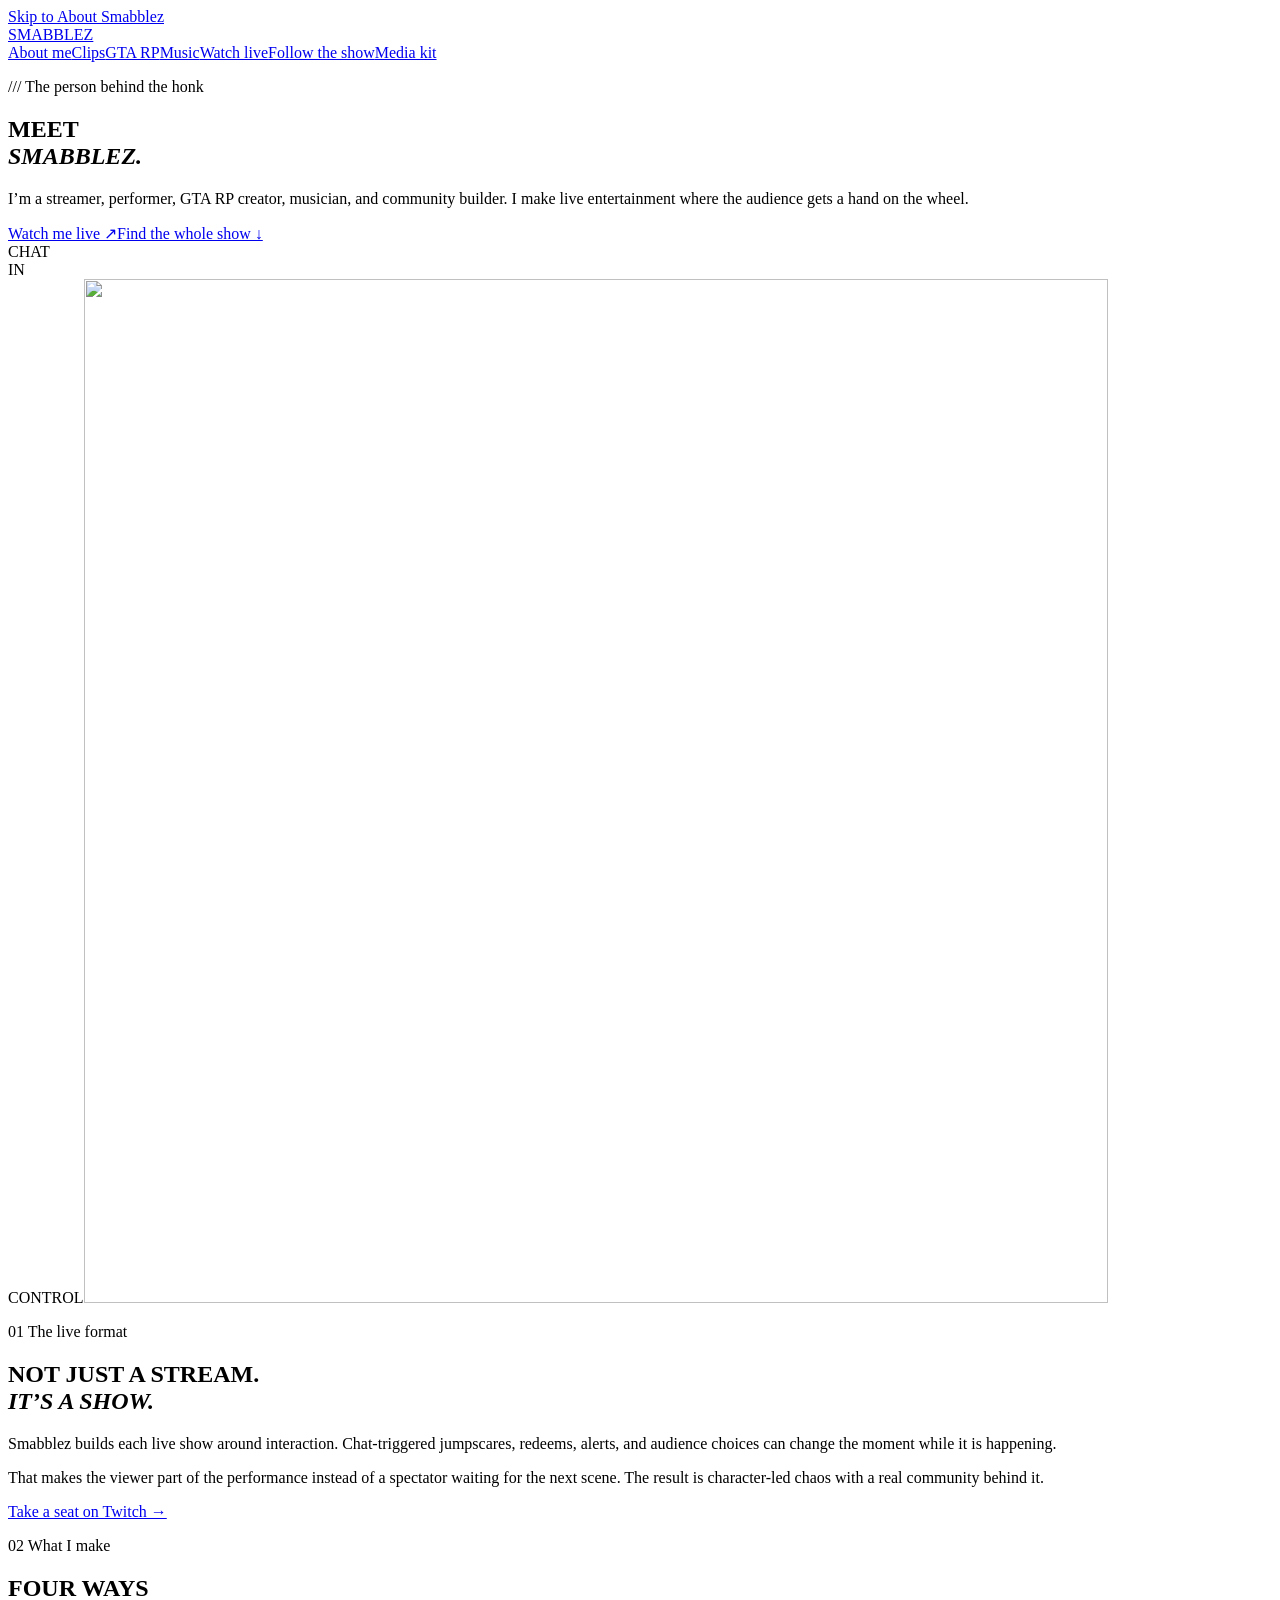
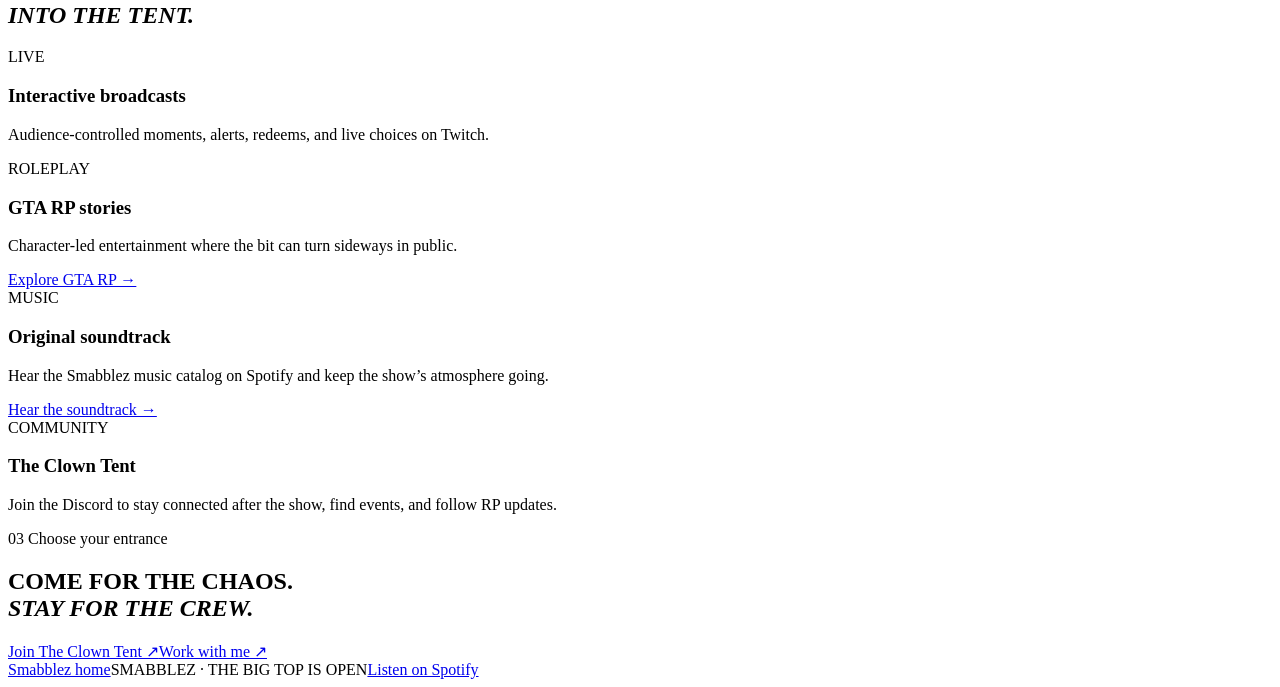
==== about.html @ bab13928 "Preserve website referral attribution" ====
<!doctype html>
<html lang="en">
<head>
  <meta charset="utf-8">
  <meta name="viewport" content="width=device-width, initial-scale=1">
  <meta name="referrer" content="strict-origin-when-cross-origin">
  <meta name="theme-color" content="#0b080d">
  <meta name="description" content="Meet Smabblez: an interactive Twitch streamer, GTA RP creator, performer, musician, and community builder behind The Clown Tent.">
  <meta name="robots" content="index, follow, max-image-preview:large">
  <meta name="author" content="Smabblez">
  <meta property="og:type" content="profile">
  <meta property="og:site_name" content="Smabblez">
  <meta property="og:title" content="About Smabblez | Interactive Twitch Streamer & GTA RP Creator">
  <meta property="og:description" content="The creator, live-show format, GTA RP energy, music, and community behind Smabblez.">
  <meta property="og:url" content="https://smabblez.github.io/about.html">
  <meta property="og:image" content="https://smabblez.github.io/assets/site/smabblez-social-card.png">
  <meta property="og:image:type" content="image/png">
  <meta property="og:image:width" content="1200">
  <meta property="og:image:height" content="630">
  <meta property="og:image:alt" content="Smabblez clown character beside the Welcome to the Big Top headline">
  <meta name="twitter:card" content="summary_large_image">
  <meta name="twitter:title" content="About Smabblez | Interactive Twitch Streamer">
  <meta name="twitter:description" content="The creator, live-show format, GTA RP energy, music, and community behind Smabblez.">
  <meta name="twitter:image" content="https://smabblez.github.io/assets/site/smabblez-social-card.png">
  <meta name="twitter:image:alt" content="Smabblez clown character beside the Welcome to the Big Top headline">
  <title>About Smabblez | Interactive Twitch Streamer & GTA RP Creator</title>
  <link rel="canonical" href="https://smabblez.github.io/about.html">
  <link rel="icon" href="assets/favicon.svg" type="image/svg+xml">
  <link rel="preload" as="font" href="assets/fonts/bungee-latin.woff2" type="font/woff2" crossorigin>
  <link rel="stylesheet" href="styles.css?v=20260723a">
  <script type="application/ld+json">
    {
      "@context": "https://schema.org",
      "@type": "AboutPage",
      "@id": "https://smabblez.github.io/about.html#about",
      "url": "https://smabblez.github.io/about.html",
      "name": "About Smabblez",
      "description": "Meet Smabblez, an interactive Twitch streamer, GTA RP creator, performer, musician, and community builder.",
      "dateModified": "2026-07-26T00:00:00-05:00",
      "isPartOf": { "@id": "https://smabblez.github.io/#website" },
      "mainEntity": {
        "@type": "Person",
        "@id": "https://smabblez.github.io/#smabblez",
        "name": "Smabblez",
        "url": "https://smabblez.github.io/",
        "image": [
          "https://smabblez.github.io/assets/emotes/hype.png",
          "https://smabblez.github.io/assets/site/smabblez-profile-4x3.png",
          "https://smabblez.github.io/assets/site/smabblez-profile-16x9.png"
        ],
        "sameAs": [
          "https://www.twitch.tv/smabblez",
          "https://www.tiktok.com/@Smabblez",
          "https://www.youtube.com/@Smabblez",
          "https://open.spotify.com/artist/1JiqQUYL0EA1h3jVQIRQtg"
        ]
      }
    }
  </script>
  <script type="application/ld+json">
    {
      "@context": "https://schema.org",
      "@type": "BreadcrumbList",
      "itemListElement": [
        { "@type": "ListItem", "position": 1, "name": "Smabblez", "item": "https://smabblez.github.io/" },
        { "@type": "ListItem", "position": 2, "name": "About Smabblez", "item": "https://smabblez.github.io/about.html" }
      ]
    }
  </script>
</head>
<body class="about-page">
  <a class="skip-link" href="#about-main">Skip to About Smabblez</a>
  <header class="about-header">
    <a class="brand" href="index.html#top" aria-label="Back to Smabblez home"><span class="brand-nose" aria-hidden="true"></span><span>SMABBLEZ</span></a>
    <nav aria-label="About navigation"><a href="about.html" aria-current="page">About me</a><a href="clips.html">Clips</a><a href="gta-rp.html">GTA RP</a><a href="music.html">Music</a><a href="index.html#live">Watch live</a><a href="index.html#follow">Follow the show</a><a href="media-kit.html" data-track="media-kit">Media kit</a></nav>
  </header>
  <main id="about-main" class="about-main">
    <section class="about-hero" aria-labelledby="about-page-title">
      <div>
        <p class="kicker"><span>///</span> The person behind the honk</p>
        <h1 id="about-page-title">MEET<br><em>SMABBLEZ.</em></h1>
        <p class="about-lede">I’m a streamer, performer, GTA RP creator, musician, and community builder. I make live entertainment where the audience gets a hand on the wheel.</p>
        <div class="about-page-actions"><a class="button button-primary" href="https://www.twitch.tv/smabblez" data-social="twitch" target="_blank" rel="noopener">Watch me live ↗</a><a class="button button-ghost" href="index.html#follow">Find the whole show ↓</a></div>
      </div>
      <div class="about-page-art" aria-hidden="true"><span>CHAT<br>IN<br>CONTROL</span><img src="assets/emotes/hype.webp" width="1024" height="1024" fetchpriority="high" decoding="async" alt=""></div>
    </section>
    <section class="about-story" aria-labelledby="show-title">
      <div><p class="kicker"><span>01</span> The live format</p><h2 id="show-title">NOT JUST A STREAM.<br><em>IT’S A SHOW.</em></h2></div>
      <div><p>Smabblez builds each live show around interaction. Chat-triggered jumpscares, redeems, alerts, and audience choices can change the moment while it is happening.</p><p>That makes the viewer part of the performance instead of a spectator waiting for the next scene. The result is character-led chaos with a real community behind it.</p><a class="text-link" href="https://www.twitch.tv/smabblez" data-social="twitch" target="_blank" rel="noopener">Take a seat on Twitch →</a></div>
    </section>
    <section class="about-pillars" aria-labelledby="pillars-title">
      <div class="about-section-heading"><p class="kicker"><span>02</span> What I make</p><h2 id="pillars-title">FOUR WAYS<br><em>INTO THE TENT.</em></h2></div>
      <div class="about-pillar-grid"><article><span>LIVE</span><h3>Interactive broadcasts</h3><p>Audience-controlled moments, alerts, redeems, and live choices on Twitch.</p></article><article><span>ROLEPLAY</span><h3>GTA RP stories</h3><p>Character-led entertainment where the bit can turn sideways in public.</p><a class="text-link" href="gta-rp.html">Explore GTA RP →</a></article><article><span>MUSIC</span><h3>Original soundtrack</h3><p>Hear the Smabblez music catalog on Spotify and keep the show’s atmosphere going.</p><a class="text-link" href="music.html">Hear the soundtrack →</a></article><article><span>COMMUNITY</span><h3>The Clown Tent</h3><p>Join the Discord to stay connected after the show, find events, and follow RP updates.</p></article></div>
    </section>
    <section class="about-next" aria-labelledby="next-title"><p class="kicker"><span>03</span> Choose your entrance</p><h2 id="next-title">COME FOR THE CHAOS.<br><em>STAY FOR THE CREW.</em></h2><div class="about-page-actions"><a class="button button-primary" href="https://discord.gg/5edKN6cw2K" data-social="discord" target="_blank" rel="noopener">Join The Clown Tent ↗</a><a class="button button-ghost" href="media-kit.html" data-track="media-kit">Work with me ↗</a></div></section>
  </main>
  <footer class="about-footer"><a href="index.html">Smabblez home</a><span>SMABBLEZ · THE BIG TOP IS OPEN</span><a href="https://open.spotify.com/artist/1JiqQUYL0EA1h3jVQIRQtg" data-social="spotify" target="_blank" rel="noopener">Listen on Spotify</a></footer>
  <script src="site.config.js?v=20260713z"></script>
  <script src="analytics.js?v=20260723b"></script>
</body>
</html>
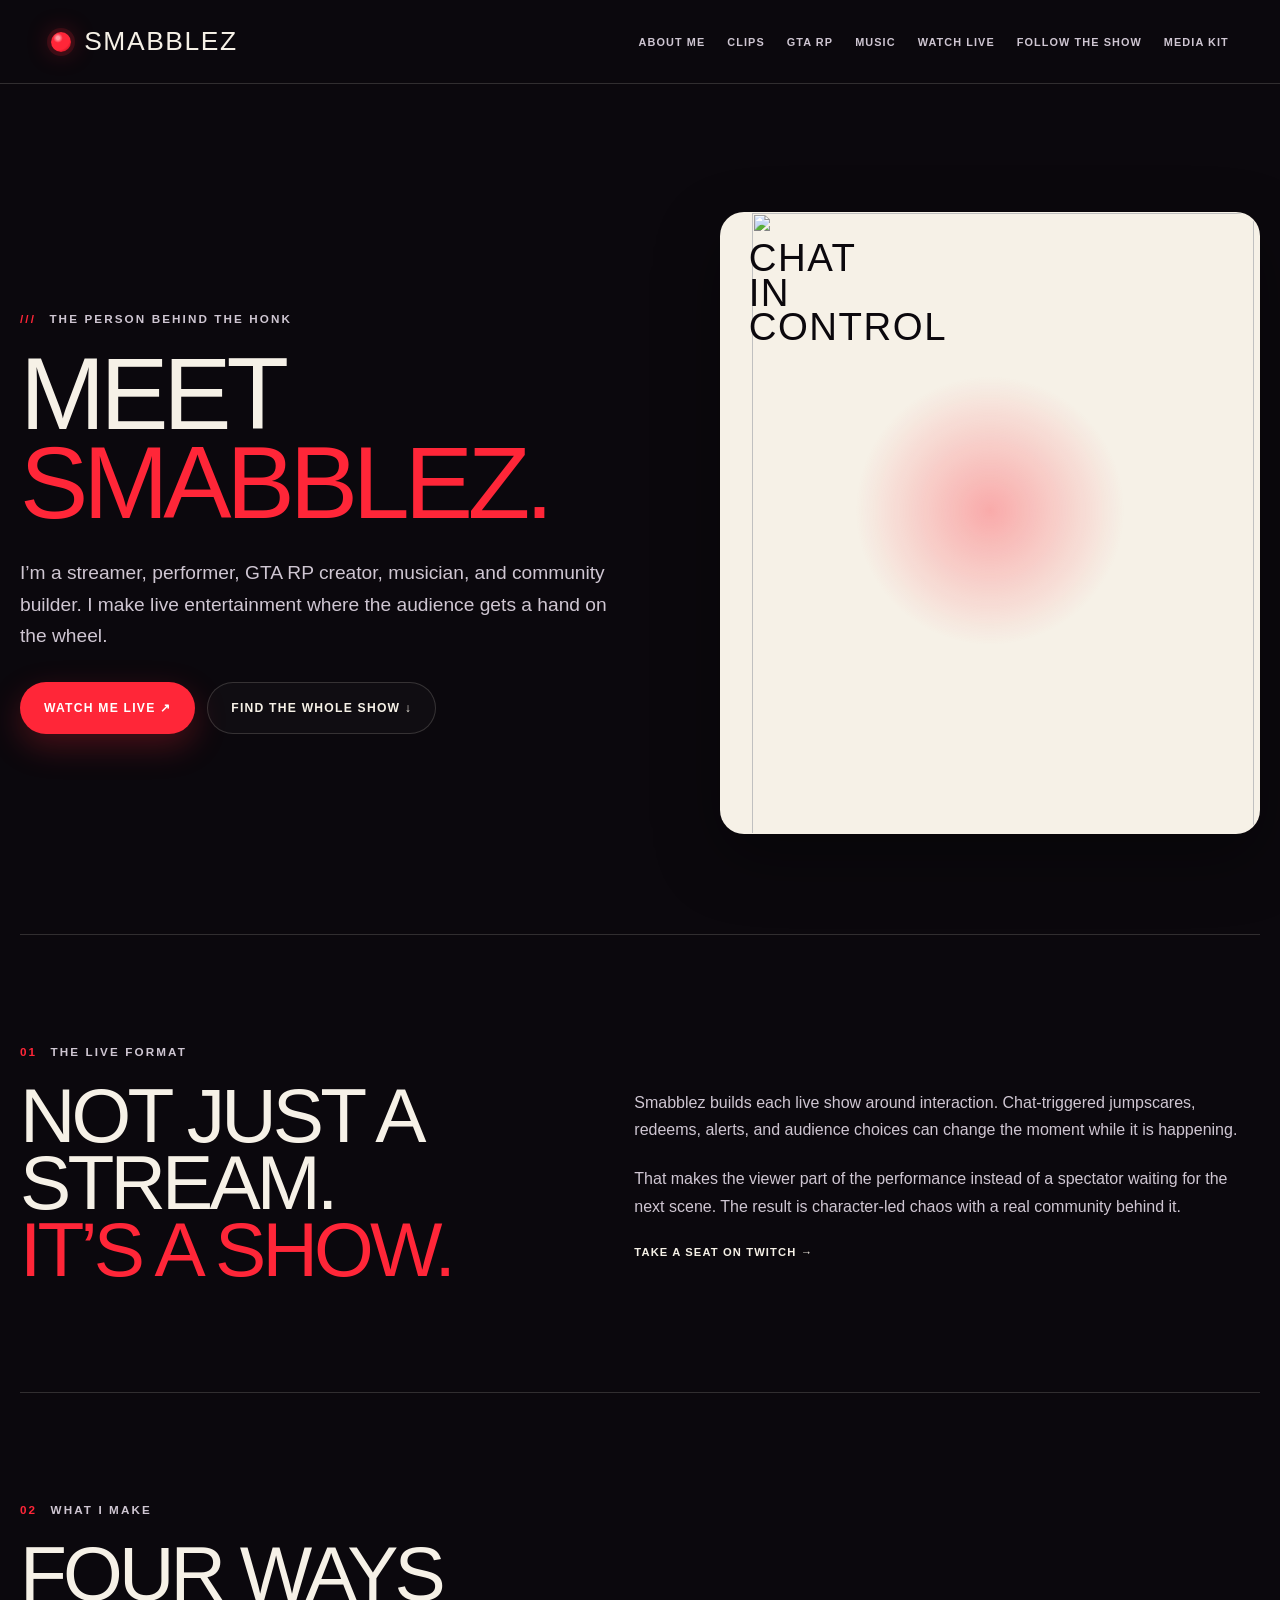
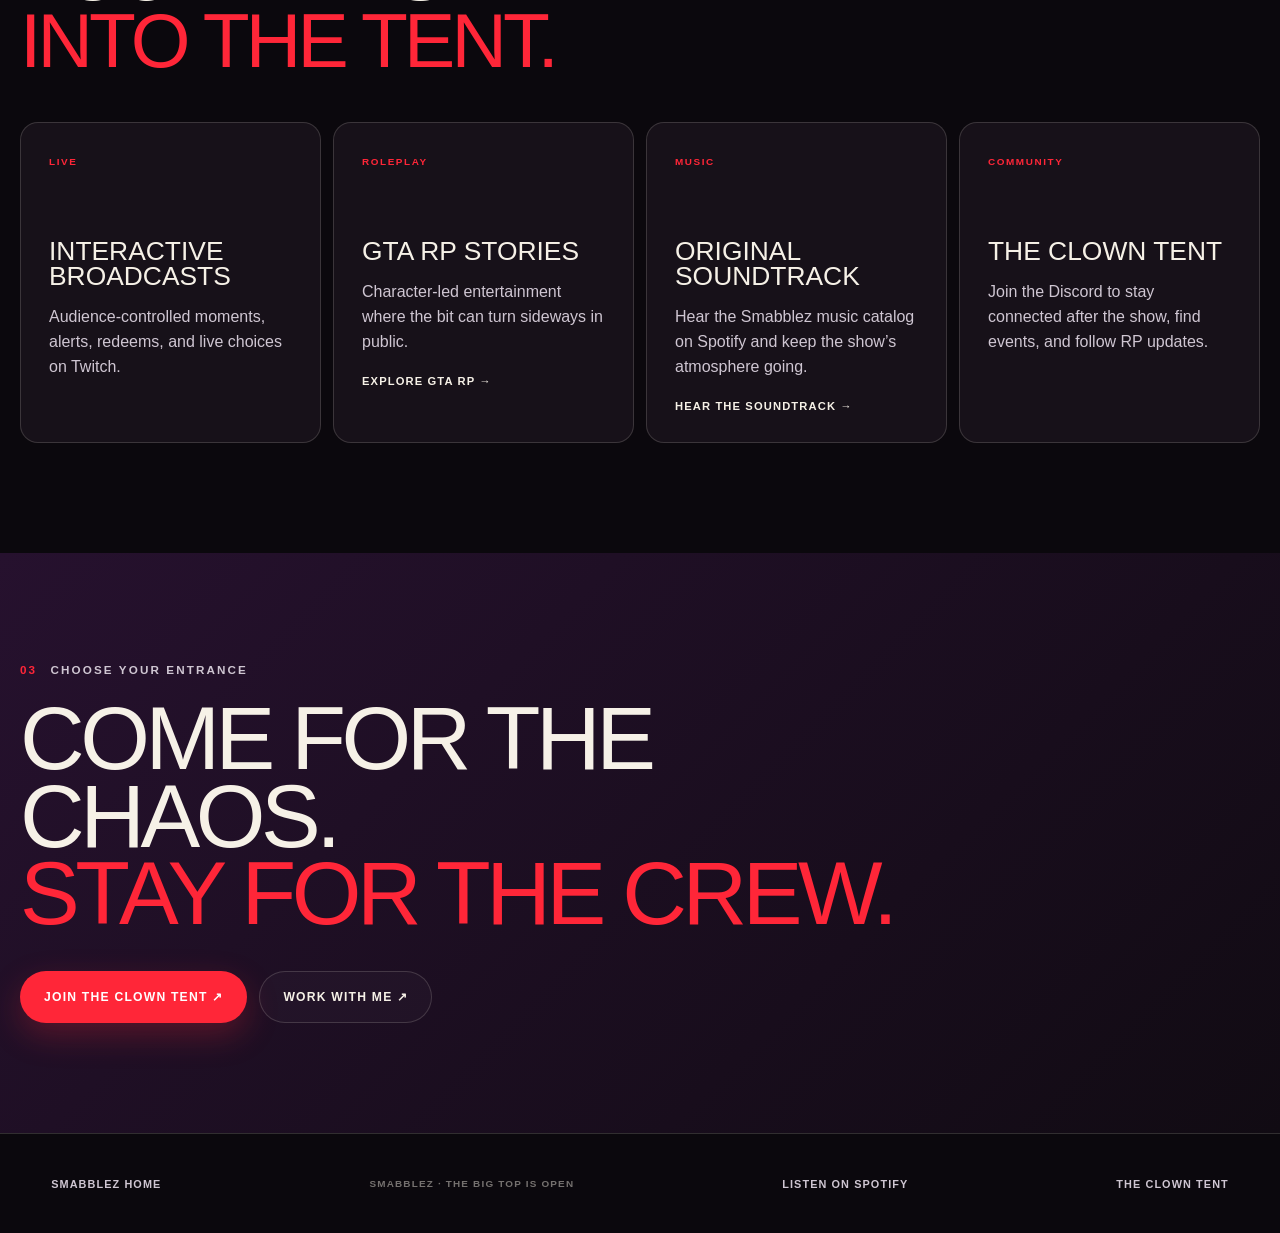
==== commit 2601a99a: "Expand Twitch onboarding and Clown Tent community site" ====
--- a/about.html
+++ b/about.html
@@ -1,6 +1,13 @@
 <!doctype html>
 <html lang="en">
 <head>
+  <script async src="https://www.googletagmanager.com/gtag/js?id=G-YW45Q8JTK6"></script>
+  <script>
+    window.dataLayer = window.dataLayer || [];
+    function gtag(){dataLayer.push(arguments);}
+    gtag('js', new Date());
+    gtag('config', 'G-YW45Q8JTK6');
+  </script>
   <meta charset="utf-8">
   <meta name="viewport" content="width=device-width, initial-scale=1">
   <meta name="referrer" content="strict-origin-when-cross-origin">
@@ -27,7 +34,7 @@
   <link rel="canonical" href="https://smabblez.github.io/about.html">
   <link rel="icon" href="assets/favicon.svg" type="image/svg+xml">
   <link rel="preload" as="font" href="assets/fonts/bungee-latin.woff2" type="font/woff2" crossorigin>
-  <link rel="stylesheet" href="styles.css?v=20260723a">
+  <link rel="stylesheet" href="styles.css?v=20260908b">
   <script type="application/ld+json">
     {
       "@context": "https://schema.org",
@@ -94,8 +101,9 @@
     </section>
     <section class="about-next" aria-labelledby="next-title"><p class="kicker"><span>03</span> Choose your entrance</p><h2 id="next-title">COME FOR THE CHAOS.<br><em>STAY FOR THE CREW.</em></h2><div class="about-page-actions"><a class="button button-primary" href="https://discord.gg/5edKN6cw2K" data-social="discord" target="_blank" rel="noopener">Join The Clown Tent ↗</a><a class="button button-ghost" href="media-kit.html" data-track="media-kit">Work with me ↗</a></div></section>
   </main>
-  <footer class="about-footer"><a href="index.html">Smabblez home</a><span>SMABBLEZ · THE BIG TOP IS OPEN</span><a href="https://open.spotify.com/artist/1JiqQUYL0EA1h3jVQIRQtg" data-social="spotify" target="_blank" rel="noopener">Listen on Spotify</a></footer>
-  <script src="site.config.js?v=20260713z"></script>
+  <footer class="about-footer"><a href="index.html">Smabblez home</a><span>SMABBLEZ · THE BIG TOP IS OPEN</span><a href="https://open.spotify.com/artist/1JiqQUYL0EA1h3jVQIRQtg" data-social="spotify" target="_blank" rel="noopener">Listen on Spotify</a>  <a href="community.html" data-track="community-footer">The Clown Tent</a>
+  </footer>
+  <script src="site.config.js?v=20260908b"></script>
   <script src="analytics.js?v=20260723b"></script>
 </body>
 </html>
--- a/styles.css
+++ b/styles.css
@@ -0,0 +1,946 @@
+@font-face {
+  font-family: "Bungee";
+  font-style: normal;
+  font-weight: 400;
+  font-display: swap;
+  src: url("assets/fonts/bungee-latin.woff2") format("woff2");
+}
+
+:root {
+  --ink: #0b080d;
+  --ink-soft: #151018;
+  --paper: #f6f1e7;
+  --muted: #cfc6d2;
+  --red: #ff2638;
+  --green: #70ef29;
+  --purple: #8f46e8;
+  --gold: #ffd42f;
+  --line: rgba(246, 241, 231, .16);
+  --surface: #100c12;
+  --surface-raised: #171119;
+  --radius-card: 24px;
+  --shadow-card: 0 24px 64px rgba(0,0,0,.34);
+  --section-space: clamp(82px,8vw,116px);
+  --headline: "Bungee", "Arial Black", sans-serif;
+  --display: Impact, Haettenschweiler, "Arial Narrow Bold", sans-serif;
+  --body: "Trebuchet MS", "Segoe UI", sans-serif;
+  --max: 1440px;
+}
+
+* { box-sizing: border-box; }
+html { overflow-x: hidden; scroll-behavior: smooth; scroll-padding-top: 84px; }
+body { width: 100%; max-width: 100%; margin: 0; overflow-x: hidden; color: var(--paper); background: var(--ink); font-family: var(--body); }
+@supports (overflow:clip) { html,body { overflow-x: clip; } }
+body.chaos-on .hero { background: linear-gradient(118deg,#0b080d 0 51%,#21102d 51% 100%); }
+body.chaos-on .ticker-track { animation-duration: 8s; animation-direction: reverse; }
+body.chaos-on .ticker { box-shadow: 0 8px 0 var(--red); }
+body.chaos-on .hero-character { animation: chaos-character .9s steps(2,end) 2; }
+body.chaos-on .spotlight { border-radius: 18%; background: repeating-conic-gradient(from 18deg,rgba(255,38,56,.36) 0 7deg,rgba(112,239,41,.22) 7deg 14deg,transparent 14deg 22deg); box-shadow: 0 0 0 34px rgba(255,212,47,.06),0 0 0 78px rgba(143,70,232,.05); }
+body.chaos-on .hero h1 em,body.chaos-on .section h2 em,body.chaos-on .finale h2 em { display: inline-block; text-shadow: 4px 0 var(--red),-4px 0 var(--gold); animation: type-snap .7s steps(2,end) 2; }
+body.chaos-on .social-card:nth-child(1) { --chaos-r: -1.2deg; }
+body.chaos-on .social-card:nth-child(2) { --chaos-r: 1.1deg; }
+body.chaos-on .social-card:nth-child(3) { --chaos-r: -.6deg; }
+body.chaos-on .content-card:nth-child(1) { --interactive-transform: rotate(.7deg) translateY(-5px); }
+body.chaos-on .content-card:nth-child(2) { --interactive-transform: rotate(-1deg) translateX(5px); }
+body.chaos-on .content-card:nth-child(3) { --interactive-transform: rotate(.9deg) translateX(-4px); }
+body.chaos-on .content-card:nth-child(4) { --interactive-transform: rotate(-.6deg) translateY(4px); }
+body.chaos-on .brand-nose,body.chaos-on .live-dot { animation: nose-pulse .5s ease-in-out infinite alternate; }
+button, a { -webkit-tap-highlight-color: transparent; }
+button { font: inherit; }
+a { color: inherit; text-decoration: none; }
+img { display: block; max-width: 100%; }
+em { color: var(--red); font-style: normal; }
+
+.sr-only { position: absolute; width: 1px; height: 1px; padding: 0; margin: -1px; overflow: hidden; clip: rect(0,0,0,0); white-space: nowrap; border: 0; }
+.skip-link { position: fixed; z-index: 200; top: 12px; left: 12px; padding: 12px 16px; color: var(--ink); background: var(--gold); transform: translateY(-150%); transition: transform .2s ease; }
+.skip-link:focus { transform: translateY(0); }
+:focus-visible { outline: 3px solid var(--paper); outline-offset: 4px; }
+
+.cursor-nose { position: fixed; z-index: 150; left: 0; top: 0; width: 16px; aspect-ratio: 1; border: 2px solid rgba(255,255,255,.7); border-radius: 50%; background: radial-gradient(circle at 35% 30%,#ffb0b8 0 10%,var(--red) 28% 65%,#87000d 100%); box-shadow: 0 0 18px rgba(255,38,56,.7); pointer-events: none; opacity: 0; transform: translate3d(calc(var(--cursor-x, -40px) - 50%),calc(var(--cursor-y, -40px) - 50%),0); transition: width .16s ease,opacity .2s ease,box-shadow .16s ease; }
+.cursor-nose.visible { opacity: 1; }.cursor-nose.hot { width: 28px; box-shadow: 0 0 0 8px rgba(255,38,56,.12),0 0 28px rgba(255,38,56,.8); }
+.scroll-progress { position: fixed; z-index: 130; top: 0; left: 0; width: 100%; height: 3px; pointer-events: none; background: rgba(255,255,255,.05); }
+.scroll-progress span { display: block; width: 100%; height: 100%; background: linear-gradient(90deg,var(--red),var(--gold),var(--green)); transform: scaleX(var(--scroll-progress,0)); transform-origin: left; box-shadow: 0 0 12px var(--red); }
+.chaos-flash { position: fixed; z-index: 145; inset: 0; padding: 24px; display: grid; place-content: center; pointer-events: none; text-align: center; background: rgba(11,8,13,.9); opacity: 0; visibility: hidden; }
+.chaos-flash span,.chaos-flash small { font-size: .72rem; font-weight: 900; letter-spacing: .35em; }.chaos-flash span { color: var(--green); }.chaos-flash small { color: var(--gold); }
+.chaos-flash strong { margin: 8px 0; color: var(--paper); font: clamp(5rem,16vw,15rem)/.78 var(--display); letter-spacing: -.04em; text-shadow: 6px 0 var(--red),-6px 0 var(--purple); }
+.chaos-flash.play { visibility: visible; animation: chaos-flash .64s steps(2,end) both; }
+
+.sound-prompt { position: fixed; z-index: 88; top: 94px; right: 18px; width: min(590px,calc(100% - 36px)); min-height: 84px; padding: 12px; display: grid; grid-template-columns: 52px minmax(0,1fr) 36px 36px 44px 108px 28px; grid-template-rows: auto 3px; align-items: center; gap: 8px; border: 1px solid rgba(30,215,96,.55); border-radius: 18px; background: rgba(7,23,13,.96); box-shadow: 0 20px 55px rgba(0,0,0,.48); transform: translateY(0); transition: width .22s ease,min-height .22s ease,padding .22s ease,transform .22s ease; }
+.sound-restore { display: none; }
+.sound-prompt.collapsed { width: 112px; min-height: 48px; padding: 6px; display: block; border-radius: 999px; }
+.sound-prompt.collapsed > :not(.sound-restore) { display: none; }
+.sound-prompt.collapsed .sound-restore { width: 100%; height: 36px; padding: 0 10px; display: flex; align-items: center; justify-content: center; gap: 7px; border: 0; border-radius: 999px; color: #07170d; background: #1ed760; cursor: pointer; }
+.sound-restore span { font-size: 1rem; }.sound-restore strong { font: .76rem var(--display); letter-spacing: .08em; text-transform: uppercase; }
+.sound-art { width: 52px; height: 52px; display: grid; place-items: center; border-radius: 10px; color: #07170d; background-color: #1ed760; background-image: linear-gradient(145deg,#1ed760,#a7ff7a); background-position: center; background-size: cover; background-repeat: no-repeat; box-shadow: inset 0 0 0 1px rgba(255,255,255,.28); }
+.sound-art span { font-size: 1.65rem; font-weight: 900; transform: rotate(-8deg); }
+.sound-art.has-cover span { opacity: 0; }
+.sound-meta { min-width: 0; display: grid; gap: 3px; }
+.sound-kicker { overflow: hidden; color: #1ed760; font-size: .56rem; font-weight: 900; letter-spacing: .13em; text-overflow: ellipsis; white-space: nowrap; }
+.sound-prompt strong { overflow: hidden; font: 1.08rem var(--display); letter-spacing: .04em; text-overflow: ellipsis; text-transform: uppercase; white-space: nowrap; }
+.sound-status { overflow: hidden; color: rgba(255,255,255,.66); font-size: .58rem; font-weight: 800; letter-spacing: .08em; text-overflow: ellipsis; text-transform: uppercase; white-space: nowrap; }
+.sound-toggle { width: 44px; height: 44px; display: grid; place-items: center; border: 0; border-radius: 50%; color: #07170d; background: #1ed760; cursor: pointer; font-size: 1rem; font-weight: 900; }
+.sound-toggle:hover:not(:disabled) { color: #07170d; background: #1ed760; }
+.sound-toggle:disabled,.sound-skip:disabled,.sound-previous:disabled,.sound-volume-control input:disabled { cursor: wait; opacity: .58; }
+.sound-skip,.sound-previous { width: 36px; height: 36px; display: grid; place-items: center; border: 1px solid rgba(255,255,255,.24); border-radius: 50%; color: white; background: rgba(255,255,255,.08); cursor: pointer; font-size: .82rem; font-weight: 900; letter-spacing: -.12em; }
+.sound-skip:hover:not(:disabled),.sound-previous:hover:not(:disabled) { color: #07170d; border-color: #1ed760; background: #1ed760; }
+.sound-volume-control { width: 108px; display: grid; grid-template-columns: 16px minmax(0,1fr) 32px; align-items: center; gap: 5px; color: white; }
+.sound-volume-control > span { font-size: .78rem; line-height: 1; }
+.sound-volume-control input { width: 100%; height: 20px; margin: 0; appearance: none; cursor: pointer; background: transparent; }
+.sound-volume-control input::-webkit-slider-runnable-track { height: 4px; border-radius: 999px; background: linear-gradient(90deg,#1ed760 0 var(--volume-level,72%),rgba(255,255,255,.2) var(--volume-level,72%) 100%); }
+.sound-volume-control input::-webkit-slider-thumb { width: 14px; height: 14px; margin-top: -5px; appearance: none; border: 2px solid #07170d; border-radius: 50%; background: #1ed760; box-shadow: 0 0 0 1px rgba(255,255,255,.45); }
+.sound-volume-control input::-moz-range-track { height: 4px; border-radius: 999px; background: rgba(255,255,255,.2); }
+.sound-volume-control input::-moz-range-progress { height: 4px; border-radius: 999px; background: #1ed760; }
+.sound-volume-control input::-moz-range-thumb { width: 12px; height: 12px; border: 2px solid #07170d; border-radius: 50%; background: #1ed760; }
+.sound-volume-control input:focus-visible { outline: 2px solid #1ed760; outline-offset: 3px; }
+.sound-volume-control output { color: rgba(255,255,255,.72); font-size: .52rem; font-weight: 900; letter-spacing: .04em; text-align: right; }
+.sound-dismiss { width: 28px; height: 28px; border: 0; border-radius: 50%; color: rgba(255,255,255,.72); background: rgba(255,255,255,.08); cursor: pointer; font-size: 1.12rem; line-height: 1; }
+.sound-dismiss:hover { color: #07170d; background: #1ed760; }
+.sound-progress { grid-column: 2 / -1; align-self: end; height: 3px; overflow: hidden; border-radius: 999px; background: rgba(255,255,255,.15); }
+.sound-progress span { display: block; width: 0; height: 100%; border-radius: inherit; background: #1ed760; transition: width .3s linear; }
+
+.site-header { position: fixed; z-index: 90; top: 0; left: 0; width: 100%; min-height: 80px; padding: 0 clamp(20px,4vw,64px); display: grid; grid-template-columns: 1fr auto 1fr; align-items: center; gap: 24px; border-bottom: 1px solid transparent; transition: background .25s ease, border-color .25s ease; }
+.site-header.scrolled { background: rgba(11,8,13,.97); border-color: var(--line); }
+.brand { justify-self: start; display: inline-flex; align-items: center; gap: 13px; font: 1.65rem var(--display); letter-spacing: .06em; }
+.brand-nose { width: 20px; height: 20px; border-radius: 50%; background: radial-gradient(circle at 35% 30%,#ff9ca5 0 8%,var(--red) 25% 62%,#9e0010 100%); box-shadow: 0 0 0 4px rgba(255,38,56,.15),0 0 24px rgba(255,38,56,.38); }
+.site-nav { display: flex; align-items: center; gap: 30px; }
+.nav-title,.site-nav a > span { display: none; }
+.site-nav a { position: relative; padding: 8px 0; color: rgba(246,241,231,.65); font-size: .74rem; font-weight: 800; letter-spacing: .15em; text-transform: uppercase; }
+.site-nav a::after { content: ""; position: absolute; left: 0; bottom: 2px; width: 100%; height: 2px; background: var(--red); transform: scaleX(0); transition: transform .2s ease; }
+.site-nav a:hover,.site-nav a.active { color: var(--paper); }
+.site-nav a:hover::after,.site-nav a.active::after { transform: scaleX(1); }
+.header-cta { justify-self: end; display: inline-flex; align-items: center; gap: 10px; padding: 11px 16px; border: 1px solid var(--line); border-radius: 999px; font-size: .72rem; font-weight: 900; letter-spacing: .1em; text-transform: uppercase; transition: background .2s ease,border-color .2s ease; }
+.header-cta:hover { border-color: var(--red); background: rgba(255,38,56,.1); }
+.live-dot { width: 8px; height: 8px; border-radius: 50%; background: var(--red); box-shadow: 0 0 0 5px rgba(255,38,56,.12); }
+.menu-toggle { display: none; }
+
+.hero { position: relative; isolation: isolate; min-height: 100svh; padding: 138px clamp(20px,5vw,80px) 66px; display: grid; grid-template-columns: minmax(0,.95fr) minmax(420px,1.05fr); align-items: center; gap: 4vw; overflow: hidden; background: radial-gradient(circle at 82% 40%,rgba(143,70,232,.24),transparent 31%),linear-gradient(120deg,#0b080d 0 54%,#120c17 54% 100%); }
+.hero::before { content: ""; position: absolute; z-index: -1; inset: 0; background-image: linear-gradient(rgba(255,255,255,.035) 1px,transparent 1px),linear-gradient(90deg,rgba(255,255,255,.035) 1px,transparent 1px); background-size: 56px 56px; mask-image: linear-gradient(90deg,black,transparent 90%); }
+.hero-copy { position: relative; z-index: 4; max-width: 760px; }
+.hero-copy,.hero-stage { min-width: 0; width: 100%; }
+.kicker { margin: 0 0 22px; color: var(--muted); font-size: .73rem; font-weight: 900; letter-spacing: .18em; text-transform: uppercase; }
+.kicker span { margin-right: 8px; color: var(--red); }
+h1,h2,h3 { margin: 0; font-family: var(--headline); font-weight: 400; text-transform: uppercase; }
+.hero h1,.section h2,.finale h2 { line-height: .86; letter-spacing: -.015em; }
+.hero h1 { font-size: clamp(4.5rem,8.8vw,10.4rem); }
+.hero h1 span { display: block; color: var(--paper); font-size: .46em; line-height: 1.08; letter-spacing: .02em; }
+.hero h1 em { display: block; }
+.hero-lede { max-width: 620px; margin: 30px 0; color: var(--muted); font-size: clamp(1rem,1.4vw,1.25rem); line-height: 1.65; }
+.hero-actions,.finale-actions { display: flex; flex-wrap: wrap; gap: 12px; }
+.button { min-height: 52px; padding: 0 23px; display: inline-flex; align-items: center; justify-content: center; gap: 18px; border: 1px solid transparent; border-radius: 999px; cursor: pointer; font-size: .76rem; font-weight: 900; letter-spacing: .1em; text-transform: uppercase; transition: transform .2s ease,box-shadow .2s ease,background .2s ease; }
+.button:hover { transform: translateY(-2px); }
+.button-primary { color: white; background: var(--red); box-shadow: 0 12px 32px rgba(255,38,56,.25); }
+.button-primary:hover { box-shadow: 0 16px 38px rgba(255,38,56,.4); }
+.button-ghost { border-color: var(--line); background: rgba(255,255,255,.025); }
+.button-ghost:hover { background: rgba(255,255,255,.08); }
+.signal-card { width: fit-content; margin-top: 32px; padding: 12px 18px 12px 14px; display: flex; gap: 14px; align-items: center; border-left: 2px solid var(--green); background: rgba(112,239,41,.06); }
+.signal-card span,.signal-card strong { display: block; }
+.signal-card span { color: var(--green); font-size: .65rem; font-weight: 900; letter-spacing: .14em; text-transform: uppercase; }
+.signal-card strong { margin-top: 3px; font-size: .82rem; }
+.signal-icon { height: 24px; display: flex; align-items: end; gap: 3px; }
+.signal-icon i { width: 3px; background: var(--green); animation: signal .8s ease-in-out infinite alternate; }
+.signal-icon i:nth-child(1){height:8px}.signal-icon i:nth-child(2){height:16px;animation-delay:.14s}.signal-icon i:nth-child(3){height:24px;animation-delay:.28s}
+.hero-stage { position: relative; align-self: stretch; min-height: 620px; display: grid; place-items: end center; perspective: 900px; }
+.spotlight { position: absolute; left: 50%; top: 50%; width: min(45vw,650px); aspect-ratio: 1; translate: -50% -50%; border: 1px solid rgba(255,255,255,.12); border-radius: 50%; background: radial-gradient(circle,rgba(246,241,231,.12) 0 35%,rgba(143,70,232,.16) 36% 48%,transparent 49%); box-shadow: 0 0 0 45px rgba(255,255,255,.02),0 0 0 100px rgba(255,255,255,.012); }
+.hero-character { position: relative; z-index: 2; width: min(43vw,690px); max-height: 83vh; display: grid; place-items: end center; will-change: transform; }
+.hero-character-float { position: relative; width: 100%; display: grid; place-items: end center; animation: float 4.2s ease-in-out infinite; }
+.hero-clown { width: 100%; max-height: 83vh; object-fit: contain; filter: drop-shadow(0 32px 24px rgba(0,0,0,.42)); }
+[data-parallax-layer] { --parallax-x: 0px; --parallax-y: 0px; translate: var(--parallax-x) var(--parallax-y); transition: translate .18s ease-out; }
+.burst { position: absolute; z-index: 3; color: var(--gold); font-size: clamp(1.4rem,3vw,3rem); animation: twinkle 1.5s ease-in-out infinite alternate; }
+.burst-one { top: 19%; right: 8%; }.burst-two { top: 31%; left: 6%; color: var(--green); animation-delay: .4s; }
+.stage-note { position: absolute; z-index: 4; margin: 0; font: 1.1rem/1 var(--display); letter-spacing: .07em; transform: rotate(-8deg); }
+.stage-note-one { left: 0; top: 16%; color: var(--green); }.stage-note-two { right: 0; bottom: 12%; color: var(--gold); transform: rotate(8deg); text-align: right; }
+.ticker { overflow: hidden; color: var(--ink); background: var(--gold); border-block: 2px solid var(--ink); }
+.ticker-track { width: max-content; padding: 15px 0; display: flex; align-items: center; gap: 28px; animation: ticker 26s linear infinite; }
+.ticker span { font: 1.35rem var(--display); letter-spacing: .05em; }.ticker b { color: var(--red); }
+
+.section { width: min(100% - 40px,var(--max)); margin: 0 auto; padding: clamp(78px,8vw,118px) 0; }
+.section-heading { position: relative; margin-bottom: 40px; padding-top: 28px; display: grid; grid-template-columns: .7fr 1.3fr; gap: 40px; align-items: start; border-top: 1px solid var(--line); }
+.section-heading::before { content: ""; position: absolute; left: 0; top: -3px; width: 78px; height: 5px; background: linear-gradient(90deg,var(--red) 0 33%,var(--gold) 33% 66%,var(--green) 66%); }
+.section-heading h2,.content-intro h2,.about-copy h2 { font-size: clamp(4rem,7vw,8rem); }
+.section-heading > div > p { max-width: 660px; margin: 22px 0 0; color: var(--muted); line-height: 1.65; }
+
+.live-section { position: relative; padding: clamp(70px,8vw,110px) clamp(26px,5vw,72px); display: grid; grid-template-columns: minmax(280px,.8fr) minmax(460px,1.35fr); align-items: center; gap: clamp(34px,6vw,82px); overflow: hidden; border: 1px solid rgba(145,70,255,.35); border-radius: 34px; background: radial-gradient(circle at 82% 42%,rgba(145,70,255,.22),transparent 34%),linear-gradient(135deg,#100b18,#08070c); isolation: isolate; }
+.live-section::before { content: "LIVE"; position: absolute; z-index: -1; left: -2%; bottom: -17%; color: transparent; opacity: .22; font: clamp(9rem,21vw,22rem)/.8 var(--display); -webkit-text-stroke: 2px rgba(145,70,255,.6); transform: rotate(-4deg); }
+.live-copy { position: relative; z-index: 2; }
+.live-copy h2 { margin-top: 22px; font-size: clamp(3.6rem,6.5vw,7.4rem); }
+.live-copy > p:not(.kicker) { max-width: 570px; margin-top: 24px; color: var(--muted); line-height: 1.65; }
+.live-badge { width: max-content; margin-top: 26px; padding: 9px 12px; display: inline-flex; align-items: center; gap: 9px; border: 1px solid rgba(145,70,255,.55); border-radius: 999px; color: #caa8ff; background: rgba(145,70,255,.12); font-size: .62rem; font-weight: 900; letter-spacing: .12em; }
+.live-badge i { width: 8px; height: 8px; border-radius: 50%; background: var(--red); box-shadow: 0 0 0 5px rgba(255,38,56,.14); animation: nose-pulse 1s ease-in-out infinite alternate; }
+.live-actions { margin-top: 30px; display: flex; align-items: center; flex-wrap: wrap; gap: 22px; }
+.text-link { font-size: .7rem; font-weight: 900; letter-spacing: .1em; text-transform: uppercase; }
+.text-link:hover { color: #b988ff; }
+.live-player { min-width: 0; overflow: hidden; border: 1px solid rgba(255,255,255,.18); border-radius: 24px; background: #050407; box-shadow: 0 30px 80px rgba(0,0,0,.48); }
+.live-player-top { min-height: 44px; padding: 0 16px; display: flex; align-items: center; justify-content: space-between; gap: 20px; color: rgba(255,255,255,.58); background: rgba(255,255,255,.04); font-size: .58rem; font-weight: 900; letter-spacing: .13em; }
+.live-player-top span:last-child { color: #9146ff; letter-spacing: .35em; }
+.live-player-signal[data-signal="online"] { color: var(--green); text-shadow: 0 0 14px rgba(112,239,41,.7); }
+.live-player-signal[data-signal="offline"],.live-player-signal[data-signal="fallback"] { color: var(--red); }
+.twitch-stage { min-height: 300px; display: grid; overflow: hidden; aspect-ratio: 16/9; background: #0e0e10; }
+.twitch-player-shell,.live-offline-card { min-width: 0; grid-area: 1/1; }
+.twitch-player-shell,.twitch-player-shell iframe { width: 100%; height: 100%; min-height: 300px; display: block; visibility: hidden; pointer-events: none; border: 0; background: #0e0e10; }
+.live-offline-card { min-height: 300px; padding: clamp(20px,3vw,32px); display: grid; grid-template-columns: minmax(120px,.42fr) minmax(0,1.58fr); align-items: center; gap: clamp(16px,2.5vw,28px); overflow: hidden; background: radial-gradient(circle at 14% 40%,rgba(112,239,41,.18),transparent 30%),radial-gradient(circle at 82% 20%,rgba(145,70,255,.28),transparent 34%),linear-gradient(135deg,#130b1d,#070609); }
+.live-offline-card > img { width: min(100%,180px); max-height: 210px; justify-self: center; object-fit: contain; filter: drop-shadow(0 18px 28px rgba(0,0,0,.48)); transform: rotate(-3deg); }
+.live-offline-copy { min-width: 0; position: relative; z-index: 1; }
+.live-offline-copy h3 { margin: 10px 0 12px; color: var(--paper); font: clamp(1.85rem,3vw,3.15rem)/.9 var(--display); letter-spacing: -.025em; }
+.live-offline-copy h3 em { color: var(--green); font-style: normal; }
+.live-offline-copy > p:not(.kicker) { max-width: 520px; margin: 0; color: rgba(246,241,231,.76); font-size: .8rem; line-height: 1.5; }
+.live-offline-actions { margin-top: 16px; display: flex; align-items: center; flex-wrap: wrap; gap: 12px 16px; }
+.live-offline-actions .button { min-height: 42px; padding: 0 16px; }
+.live-player[data-player-state="online"] .twitch-player-shell,.live-player[data-player-state="online"] .twitch-player-shell iframe { visibility: visible; pointer-events: auto; }
+.live-player[data-player-state="online"] .live-offline-card { display: none; }
+.live-player-fallback { margin: 0; padding: 12px 16px 14px; color: rgba(255,255,255,.62); font-size: .72rem; line-height: 1.5; }.live-player-fallback a { color: var(--paper); font-weight: 900; }
+
+.latest-section { position: relative; }
+.latest-grid { display: grid; grid-template-columns: repeat(3,minmax(0,1fr)); gap: 14px; }
+.latest-card { position: relative; min-height: 390px; padding: clamp(26px,3vw,40px); display: flex; flex-direction: column; align-items: flex-start; overflow: hidden; border: 1px solid rgba(255,255,255,.15); border-radius: 26px; isolation: isolate; transition: transform .22s ease,border-color .22s ease,box-shadow .22s ease; }
+.latest-card:hover { transform: translateY(-6px); border-color: rgba(255,255,255,.48); box-shadow: 0 28px 65px rgba(0,0,0,.3); }
+.latest-twitch { background: linear-gradient(145deg,#4b1f87,#1b102a); }
+.latest-tiktok { background: linear-gradient(145deg,#b31030,#321019); }
+.latest-spotify { background: linear-gradient(145deg,#10682f,#0b2515); }
+.latest-number { color: rgba(255,255,255,.62); font-size: .58rem; font-weight: 900; letter-spacing: .18em; }
+.latest-card strong { position: relative; z-index: 2; margin-top: auto; font: clamp(2.6rem,4.2vw,5.2rem)/.82 var(--display); letter-spacing: -.025em; }
+.latest-card small { position: relative; z-index: 2; max-width: 300px; margin-top: 16px; color: rgba(255,255,255,.72); line-height: 1.5; }
+.latest-action { position: relative; z-index: 2; margin-top: 20px; font-size: .64rem; font-weight: 900; letter-spacing: .1em; text-transform: uppercase; }
+.latest-card img { position: absolute; z-index: -1; right: -20%; top: -6%; width: 82%; height: 84%; object-fit: contain; opacity: .2; transition: opacity .24s ease,transform .24s ease; }
+.latest-card:hover img { opacity: .38; transform: scale(1.03) rotate(2deg); }
+
+.socials-section { position: relative; isolation: isolate; }
+.socials-section::before { content: "FOLLOW"; position: absolute; z-index: -1; top: 22px; right: -1vw; color: transparent; opacity: .28; font: clamp(8rem,19vw,19rem)/.8 var(--display); letter-spacing: -.04em; -webkit-text-stroke: 1px rgba(246,241,231,.18); transform: rotate(-2deg); }
+.socials-section::after { content: "✦"; position: absolute; z-index: -1; left: 8%; top: 34%; color: var(--gold); font-size: clamp(2rem,5vw,5rem); transform: rotate(12deg); }
+.social-grid { position: relative; z-index: 1; display: grid; grid-template-columns: repeat(2,1fr); gap: 14px; }
+.social-card { --tilt-x: 0deg; --tilt-y: 0deg; --card-lift: 0px; --chaos-r: 0deg; --interactive-transform: perspective(950px) translateY(var(--card-lift)) rotateX(var(--tilt-x)) rotateY(var(--tilt-y)) rotateZ(var(--chaos-r)); position: relative; min-height: 430px; padding: clamp(28px,4vw,50px); display: flex; flex-direction: column; align-items: flex-start; overflow: hidden; border: 1px solid rgba(255,255,255,.14); border-radius: 28px; isolation: isolate; transform-style: preserve-3d; will-change: transform; transition: transform .22s cubic-bezier(.2,.8,.2,1),border-color .2s ease,box-shadow .22s ease; }
+.social-card:hover { --card-lift: -7px; border-color: rgba(255,255,255,.45); box-shadow: 0 28px 70px rgba(0,0,0,.3); }
+.social-card::before { content: ""; position: absolute; z-index: -1; inset: 0; background: radial-gradient(circle at 85% 20%,rgba(255,255,255,.16),transparent 38%); }
+.social-card::after { content: ""; position: absolute; z-index: 4; inset: 0; pointer-events: none; border-radius: inherit; opacity: var(--glare-opacity,0); background: radial-gradient(circle at var(--glare-x,50%) var(--glare-y,50%),rgba(255,255,255,.32),transparent 32%); transition: opacity .2s ease; }
+.social-number { color: rgba(255,255,255,.45); font-size: .65rem; letter-spacing: .2em; }
+.social-platform { margin-top: auto; font: 400 clamp(4rem,7.5vw,8.5rem)/.84 var(--headline); letter-spacing: -.045em; }
+.social-card strong { max-width: 480px; margin-top: 24px; font: 1.45rem var(--display); letter-spacing: .04em; text-transform: uppercase; }
+.social-card small { max-width: 430px; margin-top: 7px; color: rgba(255,255,255,.74); font-size: .84rem; line-height: 1.5; }
+.social-tags { margin-top: 15px; display: flex; flex-wrap: wrap; gap: 6px; }
+.social-tags i { padding: 6px 9px 5px; border: 1px solid rgba(255,255,255,.28); border-radius: 999px; color: rgba(255,255,255,.82); background: rgba(0,0,0,.14); font-size: .58rem; font-style: normal; font-weight: 900; letter-spacing: .1em; }
+.social-action { margin-top: 18px; display: inline-flex; align-items: center; gap: 18px; font-size: .72rem; font-weight: 900; letter-spacing: .1em; text-transform: uppercase; }
+.social-action i { width: 38px; height: 38px; display: grid; place-items: center; border: 1px solid rgba(255,255,255,.35); border-radius: 50%; font-style: normal; }
+.social-card img { position: absolute; z-index: -1; right: -10%; top: -2%; width: 58%; max-height: 110%; object-fit: contain; opacity: .28; filter: saturate(1.15); transition: opacity .3s ease,transform .3s ease; }
+.social-card:hover img { opacity: .48; transform: scale(1.04) rotate(2deg); }
+.social-twitch { background: linear-gradient(135deg,#5d22a6,#261334); }.social-tiktok { background: linear-gradient(135deg,#dc1639,#44111d); }
+.social-discord { grid-column: 1 / -1; min-height: 340px; background: linear-gradient(135deg,#3347b6,#171d4e); }
+.social-discord .social-platform { font-size: clamp(3.5rem,6.4vw,7rem); }
+.social-discord img { right: 1%; top: 4%; width: min(42%,520px); height: 92%; object-fit: contain; object-position: center; opacity: .42; transform: rotate(2deg); }
+.social-discord:hover img { opacity: .62; transform: rotate(0); }
+.discord-preview { margin-top: 15px; display: flex; flex-wrap: wrap; gap: 7px; }
+.discord-preview > span { padding: 7px 10px; border: 1px solid rgba(255,255,255,.25); border-radius: 999px; color: rgba(255,255,255,.78); background: rgba(0,0,0,.18); font-size: .62rem; font-weight: 800; letter-spacing: .05em; text-transform: uppercase; }
+.discord-preview b { color: white; font-size: .72rem; }
+
+.spotify-feature { position: relative; min-height: 390px; margin-top: 14px; padding: clamp(28px,4vw,50px); display: grid; grid-template-columns: auto minmax(0,1fr) minmax(300px,420px); align-items: center; gap: clamp(22px,4vw,54px); overflow: hidden; border: 1px solid rgba(255,255,255,.18); border-radius: 28px; background: linear-gradient(118deg,#11301d 0 38%,#168544 70%,#1ed760 100%); isolation: isolate; transition: border-color .2s ease,box-shadow .22s ease,transform .22s ease; }
+.spotify-feature:hover { border-color: rgba(255,255,255,.55); box-shadow: 0 28px 70px rgba(0,0,0,.3); transform: translateY(-5px); }
+.spotify-feature::before { content: "LISTEN"; position: absolute; z-index: -2; right: 8%; top: -24%; color: transparent; opacity: .2; font: clamp(7rem,15vw,15rem)/1 var(--display); letter-spacing: -.04em; -webkit-text-stroke: 2px rgba(255,255,255,.75); transform: rotate(-4deg); }
+.spotify-feature::after { content: ""; position: absolute; z-index: -3; inset: 0; background: radial-gradient(circle at 78% 40%,rgba(255,255,255,.2),transparent 38%); }
+.spotify-icon { width: clamp(70px,8vw,106px); aspect-ratio: 1; display: grid; place-content: center; gap: 7px; border-radius: 50%; color: #07170d; background: #1ed760; box-shadow: 0 18px 42px rgba(0,0,0,.28); }
+.spotify-icon i { width: clamp(38px,4vw,58px); height: 8px; display: block; border: 5px solid currentColor; border-left-color: transparent; border-right-color: transparent; border-bottom-color: transparent; border-radius: 50%; transform: rotate(7deg); }
+.spotify-copy { position: relative; z-index: 2; display: grid; gap: 9px; }
+.spotify-copy small { color: rgba(255,255,255,.7); font-size: .63rem; font-weight: 900; letter-spacing: .18em; }
+.spotify-copy strong { max-width: 760px; font: clamp(2.25rem,4vw,4.8rem)/.88 var(--display); letter-spacing: .01em; text-transform: uppercase; }
+.spotify-copy > span { color: rgba(255,255,255,.78); font-size: .9rem; }
+.spotify-player { position: relative; z-index: 2; min-width: 0; display: grid; gap: 12px; }
+.spotify-action { position: relative; z-index: 2; width: max-content; display: inline-flex; align-items: center; gap: 16px; padding: 13px 16px; border: 1px solid rgba(255,255,255,.32); border-radius: 999px; background: rgba(7,23,13,.24); font-size: .7rem; font-weight: 900; letter-spacing: .1em; text-transform: uppercase; white-space: nowrap; }
+.spotify-action i { font-style: normal; }
+.spotify-feature > img { position: absolute; z-index: -1; right: 11%; bottom: -76%; width: min(33%,390px); opacity: .2; filter: saturate(.75); transform: rotate(4deg); transition: opacity .25s ease,transform .25s ease; }
+.spotify-feature:hover > img { opacity: .35; transform: rotate(1deg) scale(1.04); }
+
+.content-section { width: 100%; max-width: none; padding-inline: max(20px,calc((100vw - var(--max))/2)); color: var(--ink); background: var(--gold); }
+.content-intro { margin-bottom: 28px; display: grid; grid-template-columns: 1fr 1fr; gap: 30px 60px; }
+.content-intro .kicker { grid-column: 1/-1; color: var(--ink); }.content-intro .kicker span { color: var(--red); }
+.content-intro h2 em { color: var(--red); }.content-intro > p:last-child { max-width: 500px; align-self: end; margin: 0 0 10px; line-height: 1.65; }
+.interaction-rail { margin-bottom: 12px; display: grid; grid-template-columns: repeat(3,1fr); overflow: hidden; border: 2px solid var(--ink); border-radius: 20px; color: var(--paper); background: var(--ink); }
+.interaction-rail > div { position: relative; min-height: 118px; padding: 20px 22px; display: flex; flex-direction: column; justify-content: center; border-right: 1px solid rgba(246,241,231,.18); transition: color .2s ease,background .2s ease; }
+.interaction-rail > div:last-child { border-right: 0; }.interaction-rail > div:hover { color: var(--ink); background: var(--green); }
+.interaction-rail span { color: var(--green); font-size: .58rem; font-weight: 900; letter-spacing: .15em; }.interaction-rail > div:hover span { color: var(--red); }
+.interaction-rail strong { margin-top: 8px; font: clamp(1.45rem,2.4vw,2.5rem)/.9 var(--display); letter-spacing: .02em; }.interaction-rail small { margin-top: 7px; color: var(--muted); font-size: .72rem; }.interaction-rail > div:hover small { color: rgba(11,8,13,.72); }
+.content-board { display: grid; grid-template-columns: 1.15fr .72fr .72fr; grid-template-rows: repeat(2,minmax(340px,1fr)); gap: 12px; }
+.content-card { position: relative; padding: clamp(28px,4vw,50px); display: flex; flex-direction: column; align-items: flex-start; overflow: hidden; border: 2px solid var(--ink); border-radius: 24px; background: var(--paper); isolation: isolate; }
+.content-index { font-size: .65rem; font-weight: 900; letter-spacing: .16em; }
+.content-card h3 { max-width: 570px; margin-top: auto; font-size: clamp(3.4rem,6vw,7rem); line-height: .84; }
+.content-card p { position: relative; z-index: 2; max-width: 500px; margin: 20px 0 0; line-height: 1.55; }
+.content-card > a { position: relative; z-index: 3; margin-top: 22px; padding-bottom: 4px; border-bottom: 2px solid currentColor; font-size: .73rem; font-weight: 900; letter-spacing: .1em; text-transform: uppercase; }
+.content-live { grid-row: span 2; color: var(--paper); background: linear-gradient(155deg,#2b0d12,#0f0a0d 70%); }
+.content-live img { position: absolute; z-index: -1; right: -21%; bottom: -2%; width: 84%; opacity: .47; filter: saturate(1.1); }
+.content-live::after { content: ""; position: absolute; z-index: -2; inset: 0; background: radial-gradient(circle at 80% 35%,rgba(255,38,56,.5),transparent 40%); }
+.content-rp { background: var(--purple); }.content-shorts { color: var(--paper); background: var(--ink); }.content-community { grid-column: 2 / 4; background: var(--green); }
+.content-rp h3,.content-shorts h3 { font-size: clamp(3rem,4.4vw,5.5rem); }
+.content-rp::before,.content-shorts::before,.content-community::before { position: absolute; z-index: -1; right: -2%; top: -5%; color: transparent; opacity: .24; font: clamp(7rem,12vw,13rem)/1 var(--display); letter-spacing: -.05em; -webkit-text-stroke: 2px currentColor; transform: rotate(-7deg); }
+.content-rp::before { content: "RP"; color: rgba(11,8,13,.25); }.content-shorts::before { content: "15s"; color: rgba(246,241,231,.2); }.content-community::before { content: "CREW"; top: -16%; color: rgba(11,8,13,.25); }
+.sticker { position: absolute; right: 24px; top: 24px; width: 90px; aspect-ratio: 1; overflow: hidden; border: 2px solid currentColor; border-radius: 50%; transform: rotate(8deg); }
+.sticker img { width: 100%; height: 100%; object-fit: cover; }
+.sticker-two { transform: rotate(-7deg); }
+
+.about-section { position: relative; isolation: isolate; display: grid; grid-template-columns: .9fr 1.1fr; gap: clamp(34px,5vw,80px); align-items: center; }
+.about-section::before { content: "SMABBLEZ"; position: absolute; z-index: -1; right: 0; top: 16px; color: transparent; opacity: .3; font: clamp(7rem,14vw,14rem)/1 var(--display); letter-spacing: -.04em; -webkit-text-stroke: 1px rgba(246,241,231,.17); }
+.about-art { position: relative; min-height: 660px; display: grid; place-items: end center; overflow: hidden; border-radius: 28px; background: var(--green); }
+.about-art::after { content: ""; position: absolute; inset: 0; background: linear-gradient(180deg,transparent 60%,rgba(11,8,13,.62)); }
+.about-art span { position: absolute; left: 3%; top: 2%; color: var(--ink); font: clamp(7rem,13vw,14rem)/.72 var(--display); letter-spacing: -.06em; opacity: .88; }
+.about-art img { position: relative; z-index: 2; width: 108%; max-width: none; filter: drop-shadow(0 28px 20px rgba(0,0,0,.38)); }
+.about-copy { padding: clamp(26px,3vw,44px); border: 1px solid var(--line); border-radius: 26px; background: #100c12; box-shadow: 10px 10px 0 rgba(143,70,232,.12); }
+.about-lede { max-width: 650px; margin: 28px 0 34px; color: var(--muted); font-size: 1.1rem; line-height: 1.7; }
+.about-list > div { padding: 21px 0; display: grid; grid-template-columns: 44px 1fr; border-top: 1px solid var(--line); }
+.about-list > div:last-child { border-bottom: 1px solid var(--line); }
+.about-list span { color: var(--red); font-size: .68rem; letter-spacing: .14em; }.about-list strong { font: 1.45rem var(--display); letter-spacing: .04em; text-transform: uppercase; }.about-list p { grid-column: 2; margin: 6px 0 0; color: var(--muted); line-height: 1.5; }
+
+.collab-section { position: relative; display: grid; grid-template-columns: .82fr 1.18fr; gap: clamp(34px,6vw,90px); align-items: start; overflow: hidden; }
+.collab-section::before { content: "WORK"; position: absolute; z-index: -1; right: 0; top: -2%; color: transparent; opacity: .24; font: clamp(8rem,18vw,18rem)/1 var(--display); -webkit-text-stroke: 1px rgba(246,241,231,.2); }
+.collab-intro { position: sticky; top: 120px; }.collab-intro h2 { margin-top: 24px; font-size: clamp(4.5rem,7vw,8rem); }.collab-intro > p:not(.kicker) { max-width: 600px; margin: 24px 0 32px; color: var(--muted); font-size: 1.04rem; line-height: 1.7; }
+.collab-actions { display: flex; flex-wrap: wrap; gap: 10px; }
+.collab-grid { display: grid; gap: 12px; }.collab-grid article { min-height: 210px; padding: clamp(28px,4vw,46px); display: grid; align-content: end; border: 1px solid var(--line); border-radius: 24px; background: linear-gradient(135deg,#171019,#0d0a0e); transition: transform .2s ease,border-color .2s ease; }.collab-grid article:hover { transform: translateX(-8px); border-color: var(--red); }.collab-grid span { color: var(--red); font-size: .64rem; font-weight: 900; letter-spacing: .16em; }.collab-grid strong { margin-top: 36px; font: clamp(2rem,3.4vw,4rem)/.9 var(--display); letter-spacing: .02em; text-transform: uppercase; }.collab-grid p { max-width: 570px; margin-top: 12px; color: var(--muted); line-height: 1.55; }
+
+.finale { position: relative; min-height: 790px; padding: 120px 20px 430px; display: flex; flex-direction: column; align-items: center; overflow: hidden; text-align: center; background: radial-gradient(circle at center 55%,rgba(255,38,56,.22),transparent 38%),linear-gradient(180deg,var(--ink),#1a090d); }
+.finale::before { content: ""; position: absolute; width: 760px; aspect-ratio: 1; bottom: -300px; border: 1px solid var(--line); border-radius: 50%; box-shadow: 0 0 0 70px rgba(255,255,255,.025),0 0 0 140px rgba(255,255,255,.015); }
+.finale h2 { font-size: clamp(4rem,8vw,9rem); }.finale > p:not(.kicker) { margin: 25px 0; color: var(--muted); }
+.finale img { position: absolute; z-index: 2; width: min(560px,78vw); bottom: -150px; filter: drop-shadow(0 20px 28px black); opacity: .75; }
+.finale-actions { position: relative; z-index: 3; justify-content: center; }.finale-stars { margin-bottom: 28px; color: var(--gold); font-size: 1.6rem; letter-spacing: .5em; }
+
+.site-footer { min-height: 120px; padding: 30px clamp(20px,4vw,64px); display: grid; grid-template-columns: 1fr auto 1fr; align-items: center; gap: 20px; border-top: 1px solid var(--line); }
+.site-footer p { color: rgba(255,255,255,.48); font-size: .72rem; }.site-footer > div { justify-self: end; display: flex; flex-wrap: wrap; gap: 20px; }.site-footer > div a { color: var(--muted); font-size: .7rem; font-weight: 900; text-transform: uppercase; }.site-footer > div a:hover { color: var(--red); }
+.follow-dock { position: fixed; z-index: 85; left: 50%; bottom: 18px; padding: 8px 9px 8px 18px; display: flex; align-items: center; gap: 8px; border: 1px solid var(--line); border-radius: 999px; background: rgba(11,8,13,.97); box-shadow: 0 16px 50px rgba(0,0,0,.46); opacity: 0; transform: translate(-50%,25px); pointer-events: none; transition: opacity .25s ease,transform .25s ease; }
+.follow-dock.show { opacity: 1; transform: translate(-50%,0); pointer-events: auto; }
+.follow-dock > span { margin-right: 5px; color: var(--muted); font-size: .64rem; font-weight: 900; letter-spacing: .13em; white-space: nowrap; }
+.follow-dock a { padding: 10px 13px; border-radius: 999px; font-size: .68rem; font-weight: 900; text-transform: uppercase; transition: color .2s ease,background .2s ease; }
+.follow-dock a:hover { color: var(--ink); background: var(--gold); }
+
+.reveal { opacity: 1; transform: var(--interactive-transform,none); }.js .reveal { opacity: 0; transform: translateY(24px); transition: opacity .65s ease,transform .65s ease,border-color .2s ease,box-shadow .22s ease; }.js .reveal.in-view { opacity: 1; transform: var(--interactive-transform,none); }
+.spark { position: fixed; z-index: 140; width: 9px; height: 9px; pointer-events: none; background: var(--spark-color); clip-path: polygon(50% 0,62% 38%,100% 50%,62% 62%,50% 100%,38% 62%,0 50%,38% 38%); animation: spark-out .9s ease-out forwards; }
+.chaos-sticker { position: fixed; z-index: 142; left: 0; top: 0; padding: 7px 12px 5px; pointer-events: none; color: var(--ink); background: var(--sticker-color); border: 3px solid var(--ink); box-shadow: 6px 6px 0 var(--ink); font: clamp(1.1rem,3vw,2.1rem)/1 var(--display); letter-spacing: .04em; transform: translate(-50%,-50%) rotate(var(--sticker-rotate)); animation: sticker-pop 1.35s cubic-bezier(.16,.84,.25,1) forwards; }
+
+@keyframes float { 50%{transform:translateY(-14px) rotate(.5deg)} }@keyframes twinkle { to{transform:scale(1.4) rotate(18deg);opacity:.55} }@keyframes signal { to{height:4px;opacity:.4} }@keyframes ticker { to{transform:translateX(-50%)} }@keyframes spark-out { to{transform:translate(var(--spark-x),var(--spark-y)) rotate(180deg);opacity:0} }@keyframes nose-pulse { to{scale:1.35} }@keyframes chaos-character { 0%,100%{transform:translate(0,0) rotate(-1deg)}33%{transform:translate(-9px,-7px) rotate(1.5deg)}66%{transform:translate(8px,-3px) rotate(-.5deg)} }@keyframes type-snap { 0%,72%,100%{transform:none}76%{transform:translate(-5px,2px) skewX(-5deg)}84%{transform:translate(4px,-1px) skewX(4deg)} }@keyframes sticker-pop { 0%{opacity:0;scale:.2}18%{opacity:1;scale:1.18}28%,70%{scale:1}100%{opacity:0;scale:.86;translate:0 -45px} }@keyframes chaos-flash { 0%{opacity:0}12%{opacity:1}28%{opacity:.25}42%{opacity:.92}72%{opacity:.72}100%{opacity:0;visibility:hidden} }
+
+@media (max-width:1100px) {
+  .site-header { grid-template-columns:1fr auto; }.site-nav,.header-cta { display:none; }
+  .menu-toggle { justify-self:end; min-width:104px; height:44px; padding:8px 9px 8px 14px; display:flex; align-items:center; justify-content:space-between; gap:11px; border:1px solid var(--line); border-radius:999px; color:var(--paper); background:rgba(11,8,13,.78); }
+  .menu-current{font-size:.62rem;font-weight:900;letter-spacing:.1em;text-transform:uppercase}.menu-icon{width:23px;height:23px;display:flex;flex-direction:column;justify-content:center;gap:4px}.menu-icon i{width:100%;height:2px;display:block;background:currentColor;transition:transform .2s ease,opacity .2s ease}.menu-toggle[aria-expanded="true"] .menu-icon i:nth-child(1){transform:translateY(6px) rotate(45deg)}.menu-toggle[aria-expanded="true"] .menu-icon i:nth-child(2){opacity:0}.menu-toggle[aria-expanded="true"] .menu-icon i:nth-child(3){transform:translateY(-6px) rotate(-45deg)}
+  .site-nav.open { position:absolute; top:70px; right:20px; width:min(360px,calc(100% - 40px)); padding:14px; display:flex; flex-direction:column; align-items:stretch; gap:5px; border:1px solid var(--line); border-radius:20px; background:rgba(11,8,13,.985); box-shadow:0 24px 60px rgba(0,0,0,.5); }.site-nav.open .nav-title{margin:4px 8px 8px;display:block;color:var(--muted);font-size:.58rem;font-weight:900;letter-spacing:.16em;text-transform:uppercase}.site-nav.open a{padding:11px 12px;display:grid;grid-template-columns:32px 1fr;align-items:center;gap:6px;border-radius:11px}.site-nav.open a>span{display:block;color:rgba(255,255,255,.38);font-size:.55rem;letter-spacing:.1em}.site-nav.open a.active{background:rgba(255,38,56,.12)}
+  .hero { grid-template-columns:1fr 1fr; }.hero-stage{min-height:520px}.live-section{grid-template-columns:1fr}.latest-grid{grid-template-columns:1fr 1fr}.latest-spotify{grid-column:1/-1;min-height:330px}
+  .content-board { grid-template-columns:1fr 1fr; grid-template-rows:repeat(2,minmax(430px,1fr)); }.content-live{grid-row:span 1}.content-live img{width:72%}.content-community{grid-column:auto}
+  .about-art { min-height:560px; }
+  .collab-section{grid-template-columns:1fr}.collab-intro{position:static}.collab-grid{grid-template-columns:repeat(3,1fr)}.collab-grid article{min-height:300px}
+}
+
+@media (max-width:760px) {
+  html{scroll-padding-top:70px}.site-header{min-height:68px;padding-inline:18px}.brand{font-size:1.35rem}.brand-nose{width:16px;height:16px}
+  .hero{width:100%;max-width:100%;min-height:auto;padding:118px 20px 0;grid-template-columns:minmax(0,1fr)}.hero h1{max-width:100%;font-size:clamp(4rem,20vw,6.4rem)}.hero-lede{max-width:100%;margin:22px 0}.hero-actions{display:grid;grid-template-columns:1fr}.hero-actions .button{width:100%}.signal-card{width:100%;max-width:100%}.hero-stage{min-width:0;min-height:500px;margin-top:20px;overflow:hidden}.hero-character{width:min(96vw,560px);max-width:100%}.spotlight{width:118vw}.stage-note{font-size:.9rem}.stage-note-one{left:10px;top:22%}
+  .ticker-track{padding-block:12px}.ticker span{font-size:1.08rem}
+  .live-section{width:min(100% - 32px,var(--max));padding:54px 20px;border-radius:24px}.live-copy h2{font-size:clamp(3.6rem,16vw,5.8rem)}.live-player{border-radius:18px}.twitch-stage,.twitch-player-shell,.twitch-player-shell iframe{min-height:300px}.live-offline-card{min-height:300px;padding:22px 18px;grid-template-columns:minmax(0,1fr);gap:0}.live-offline-card>img{display:none}.live-offline-copy h3{margin:8px 0 10px;font-size:clamp(1.85rem,8vw,2.55rem)}.live-offline-copy>p:not(.kicker){font-size:.74rem}.live-offline-actions{margin-top:13px;gap:10px 14px}.live-offline-actions .button{width:100%;justify-content:center}.latest-grid{grid-template-columns:1fr}.latest-card,.latest-spotify{grid-column:auto;min-height:360px}.latest-card strong{font-size:clamp(3.1rem,14vw,5rem)}.latest-card img{right:-12%;width:70%}
+  .section{width:min(100% - 32px,var(--max));padding:76px 0}.section-heading{grid-template-columns:1fr;gap:6px;margin-bottom:32px;padding-top:20px}.section-heading h2,.content-intro h2,.about-copy h2{font-size:clamp(3.7rem,16vw,6rem)}
+  .socials-section{overflow:hidden}.socials-section::before{top:38px;right:-8%;font-size:42vw}.socials-section::after{display:none}.social-grid{grid-template-columns:minmax(0,1fr)}.social-card{min-width:0;min-height:400px}.social-card img{width:72%;right:-18%}.social-platform,.social-discord .social-platform{max-width:100%;font-size:clamp(3.4rem,15.5vw,5.5rem)}.social-discord{grid-column:auto}.social-discord img{top:7%;right:2%;width:54%;height:86%;object-position:center;opacity:.25}.spotify-feature{min-height:760px;padding:30px;grid-template-columns:1fr;align-content:center;gap:22px}.spotify-icon{width:78px}.spotify-copy strong{font-size:clamp(2.7rem,13vw,4.8rem)}.spotify-player{width:100%}.spotify-action{width:max-content}.spotify-feature>img{right:-18%;bottom:-10%;width:78%;opacity:.17}
+  .content-section{width:100%;padding:76px 16px;overflow:hidden}.content-intro{grid-template-columns:minmax(0,1fr);gap:20px}.content-intro .kicker{grid-column:auto}.interaction-rail{grid-template-columns:1fr}.interaction-rail>div{min-height:104px;border-right:0;border-bottom:1px solid rgba(246,241,231,.18)}.interaction-rail>div:last-child{border-bottom:0}.content-board{grid-template-columns:minmax(0,1fr);grid-template-rows:none}.content-card{min-width:0;min-height:430px}.content-live{grid-row:auto}.content-community{grid-column:auto}.content-card h3{max-width:100%;font-size:clamp(3.25rem,14.5vw,5.3rem)}
+  .about-section{grid-template-columns:1fr}.about-section::before{top:34px;font-size:28vw}.about-art{min-height:480px}.about-art span{font-size:34vw}.about-copy{padding:24px}
+  .collab-section{grid-template-columns:minmax(0,1fr)}.collab-intro h2{font-size:clamp(4rem,17vw,6rem)}.collab-actions{display:grid}.collab-actions .button{width:100%}.collab-grid{grid-template-columns:1fr}.collab-grid article{min-height:250px}.collab-grid article:hover{transform:none}
+  .finale{min-height:760px;padding-top:90px}.finale h2{font-size:clamp(3.8rem,17vw,6.4rem)}.finale-actions .button{min-width:138px}
+  .site-footer{padding:35px 20px 96px;grid-template-columns:1fr;text-align:center}.footer-brand,.site-footer>div{justify-self:center}.site-footer p{margin:0}
+  .follow-dock{left:12px;right:12px;bottom:10px;padding:7px;justify-content:center;transform:translateY(25px)}.follow-dock.show{transform:none}.follow-dock>span{display:none}.follow-dock a{flex:1;padding:11px 8px;text-align:center}.sound-prompt{top:76px;left:12px;right:12px;width:auto;min-height:74px;padding:8px;grid-template-columns:40px minmax(0,1fr) 30px 30px 38px 72px 22px;gap:5px}.sound-prompt.collapsed{left:auto;right:12px;width:108px;min-height:48px;padding:6px}.sound-art{width:40px;height:40px}.sound-toggle{width:38px;height:38px}.sound-skip,.sound-previous{width:30px;height:30px;font-size:.72rem}.sound-volume-control{width:72px;grid-template-columns:12px minmax(0,1fr);gap:3px}.sound-volume-control>span{font-size:.62rem}.sound-volume-control output{display:none}.sound-dismiss{width:22px;height:22px;font-size:1rem}.sound-prompt strong{font-size:.8rem}.sound-kicker{font-size:.43rem}.sound-status{font-size:.52rem}
+  body.chaos-on .hero-character{animation:none;transform:rotate(-1deg)}body.chaos-on .social-card{--chaos-r:0deg}body.chaos-on .content-card{--interactive-transform:none}
+}
+
+@media (pointer:coarse) { .cursor-nose { display:none; } [data-parallax-layer] { translate:none!important; } }
+@media (prefers-reduced-motion:reduce) { html{scroll-behavior:auto}*,*::before,*::after{animation-duration:.01ms!important;animation-iteration-count:1!important;transition-duration:.01ms!important}.js .reveal{opacity:1;transform:none}.cursor-nose,.chaos-flash{display:none}[data-parallax-layer]{translate:none!important}.social-card{--interactive-transform:none!important} }
+
+/* Standalone, printable creator media kit */
+.media-kit-body { background: #0b080d; }.kit-header { min-height: 86px; padding: 18px clamp(20px,5vw,72px); display: flex; align-items: center; justify-content: space-between; gap: 20px; border-bottom: 1px solid var(--line); }.kit-nav { display: flex; align-items: center; gap: 18px; margin-left: auto; }.kit-nav a { color: var(--muted); font: 800 .63rem var(--sans); letter-spacing: .1em; text-transform: uppercase; }.kit-nav a:hover,.kit-nav a[aria-current="page"] { color: var(--gold); }.kit-header > div { display: flex; align-items: center; gap: 12px; }.kit-back,.kit-print { padding: 11px 15px; border: 1px solid var(--line); border-radius: 999px; color: var(--paper); background: transparent; font: 800 .66rem var(--sans); letter-spacing: .08em; text-transform: uppercase; cursor: pointer; }.kit-print { color: var(--ink); border-color: var(--gold); background: var(--gold); }
+.media-kit { width: min(100% - 40px,1400px); margin: 0 auto; }.kit-hero { min-height: 760px; display: grid; grid-template-columns: 1.05fr .95fr; align-items: center; gap: clamp(30px,6vw,90px); }.kit-hero h1 { margin-top: 28px; font-size: clamp(5.2rem,9.6vw,10.5rem); line-height: .76; }.kit-lede { max-width: 700px; margin-top: 34px; color: var(--muted); font-size: clamp(1rem,1.5vw,1.25rem); line-height: 1.65; }.kit-portrait { position: relative; min-height: 620px; display: grid; place-items: end center; overflow: hidden; border-radius: 30px; background: var(--green); }.kit-portrait span { position: absolute; left: 4%; top: 4%; color: var(--ink); font: clamp(6rem,11vw,12rem)/.73 var(--display); opacity: .82; }.kit-portrait img { position: relative; z-index: 1; width: 110%; max-width: none; filter: drop-shadow(0 22px 22px rgba(0,0,0,.35)); }
+.kit-strip { margin-block: 30px 86px; padding: 20px; display: flex; flex-wrap: wrap; justify-content: center; gap: 20px; border-block: 1px solid var(--line); color: var(--paper); font: 1rem var(--display); letter-spacing: .08em; }.kit-strip i { color: var(--red); font-style: normal; }.kit-two-column { display: grid; grid-template-columns: 1fr 1fr; gap: 14px; }.kit-panel { min-height: 500px; padding: clamp(30px,5vw,64px); border: 1px solid var(--line); border-radius: 28px; background: #100c12; }.kit-panel h2,.kit-heading h2,.kit-contact h2 { margin-top: 60px; font-size: clamp(4rem,7vw,7.8rem); }.kit-panel > p:last-child { max-width: 650px; margin-top: 28px; color: var(--muted); font-size: 1rem; line-height: 1.7; }.kit-platforms { display: grid; align-content: start; }.kit-platforms > a { padding: 20px 0; display: flex; align-items: end; justify-content: space-between; gap: 20px; border-bottom: 1px solid var(--line); }.kit-platforms > a:hover strong { color: var(--red); }.kit-platforms strong { font: clamp(2rem,3.5vw,4rem) var(--display); text-transform: uppercase; }.kit-platforms a span { color: var(--muted); font-size: .72rem; font-weight: 800; text-align: right; text-transform: uppercase; }
+.kit-formats { padding: 120px 0; }.kit-heading { display: grid; grid-template-columns: .5fr 1fr; gap: 30px; align-items: start; }.kit-heading h2 { margin-top: 0; }.kit-format-grid { margin-top: 50px; display: grid; grid-template-columns: repeat(2,1fr); gap: 12px; }.kit-format-grid article { min-height: 300px; padding: clamp(28px,4vw,50px); display: grid; align-content: end; border-radius: 24px; color: var(--ink); background: var(--paper); }.kit-format-grid article:nth-child(2) { background: var(--purple); }.kit-format-grid article:nth-child(3) { background: var(--green); }.kit-format-grid article:nth-child(4) { color: var(--paper); background: #241019; }.kit-format-grid article > span { font-size: .62rem; font-weight: 900; letter-spacing: .16em; }.kit-format-grid strong { margin-top: 46px; font: clamp(2.2rem,4vw,4.5rem)/.9 var(--display); text-transform: uppercase; }.kit-format-grid p { max-width: 560px; margin-top: 14px; line-height: 1.55; opacity: .74; }
+.kit-contact { margin-bottom: 90px; padding: clamp(42px,7vw,90px); overflow: hidden; border-radius: 28px; background: radial-gradient(circle at 85% 25%,rgba(255,38,56,.42),transparent 28%),#160b0f; }.kit-contact h2 { margin-top: 40px; }.kit-contact > p:not(.kicker) { max-width: 680px; margin: 26px 0 32px; color: var(--muted); line-height: 1.65; }.kit-contact > div { display: flex; flex-wrap: wrap; gap: 10px; }.kit-footer { min-height: 100px; padding: 30px clamp(20px,5vw,72px); display: flex; justify-content: space-between; align-items: center; gap: 20px; border-top: 1px solid var(--line); color: var(--muted); font-size: .68rem; font-weight: 800; letter-spacing: .12em; text-transform: uppercase; }
+.kit-copy-status { min-height: 1.4em; margin-top: 12px; color: var(--gold); font-size: .72rem; font-weight: 800; letter-spacing: .08em; text-transform: uppercase; }
+
+@media (max-width:760px) { .kit-header { align-items:flex-start;flex-wrap:wrap }.kit-header .brand { margin-top:8px }.kit-nav { order:3;width:100%;justify-content:center;flex-wrap:wrap;column-gap:12px;row-gap:8px;margin-left:0;padding-top:4px }.kit-header > div { flex-direction:column;align-items:flex-end }.kit-back,.kit-print { font-size:.55rem }.media-kit { width:min(100% - 28px,1400px) }.kit-hero { min-height:auto;padding:90px 0 30px;grid-template-columns:1fr }.kit-hero h1 { font-size:clamp(4.5rem,20vw,7rem) }.kit-portrait { min-height:460px }.kit-strip { margin-bottom:54px }.kit-two-column { grid-template-columns:1fr }.kit-panel { min-height:auto }.kit-panel h2,.kit-heading h2,.kit-contact h2 { font-size:clamp(3.8rem,16vw,6rem) }.kit-heading { grid-template-columns:1fr }.kit-format-grid { grid-template-columns:1fr }.kit-format-grid article { min-height:260px }.kit-contact { padding:34px 24px }.kit-contact > div { display:grid }.kit-contact .button { width:100% }.kit-footer { flex-direction:column;text-align:center } }
+
+@media print { @page { margin: .5in; } body.media-kit-body { color:#111;background:white }.kit-header,.kit-print,.kit-back,.kit-strip,.kit-footer { display:none!important }.media-kit { width:100% }.kit-hero,.kit-two-column,.kit-heading { grid-template-columns:1fr 1fr }.kit-hero { min-height:9in;page-break-after:always }.kit-portrait { min-height:5.7in }.kit-panel,.kit-contact { color:white;background:#111;break-inside:avoid }.kit-formats { padding:30px 0 }.kit-format-grid { grid-template-columns:1fr 1fr }.kit-format-grid article { min-height:2.8in;break-inside:avoid }.kit-contact { margin-top:30px }.kit-contact .button { border:1px solid white }.kit-contact a { color:white } }
+
+/* About page */
+.about-page { min-height:100vh; background:var(--ink); color:var(--paper); }
+.about-header { min-height:84px; padding:20px clamp(20px,4vw,64px); display:flex; align-items:center; justify-content:space-between; gap:24px; border-bottom:1px solid var(--line); }
+.about-header nav,.about-footer { display:flex; align-items:center; flex-wrap:wrap; gap:22px; }
+.about-header nav a,.about-footer a { color:var(--muted); font-size:.68rem; font-weight:900; letter-spacing:.1em; text-transform:uppercase; }
+.about-header nav a:hover,.about-footer a:hover { color:var(--red); }
+.about-main { width:min(100% - 40px,1400px); margin:0 auto; }
+.about-hero { min-height:720px; padding:clamp(70px,10vw,150px) 0 100px; display:grid; grid-template-columns:1.05fr .95fr; gap:clamp(40px,8vw,120px); align-items:center; }
+.about-hero h1,.about-story h2,.about-section-heading h2,.about-next h2 { margin-top:24px; font-size:clamp(4rem,8vw,9rem); line-height:.87; letter-spacing:-.05em; }
+.about-hero h1 em,.about-story h2 em,.about-section-heading h2 em,.about-next h2 em { color:var(--red); font-style:normal; }
+.about-lede { max-width:650px; margin:30px 0; color:var(--muted); font-size:clamp(1.05rem,1.5vw,1.3rem); line-height:1.65; }
+.about-page-actions { display:flex; flex-wrap:wrap; gap:12px; }
+.about-page-art { min-height:560px; position:relative; display:grid; place-items:center; overflow:hidden; border:1px solid rgba(246,241,231,.22); border-radius:24px; background:radial-gradient(circle at 50% 48%,rgba(255,38,56,.35),transparent 32%),var(--paper); box-shadow:var(--shadow-card); }
+.about-page-art img { width:90%; max-height:620px; object-fit:contain; }
+.about-page-art span { position:absolute; z-index:1; top:28px; left:28px; color:var(--ink); font:clamp(1.6rem,3vw,3rem)/.9 var(--display); letter-spacing:.04em; }
+.about-story,.about-pillars { padding:110px 0; border-top:1px solid var(--line); }
+.about-story { display:grid; grid-template-columns:.9fr 1.1fr; gap:clamp(40px,8vw,120px); }
+.about-story h2,.about-section-heading h2 { font-size:clamp(3.6rem,6vw,7rem); }
+.about-story > div:last-child { max-width:650px; padding-top:28px; }.about-story > div:last-child p { margin-bottom:22px; color:var(--muted); line-height:1.7; }
+.about-story .text-link { color:var(--paper); font-weight:900; }
+.about-section-heading { margin-bottom:48px; }.about-pillar-grid { display:grid; grid-template-columns:repeat(4,1fr); gap:12px; }.about-pillar-grid article { min-height:260px; padding:28px; border:1px solid var(--line); border-radius:18px; background:var(--surface-raised); }.about-pillar-grid span { color:var(--red); font-size:.62rem; font-weight:900; letter-spacing:.16em; }.about-pillar-grid h3 { margin:70px 0 12px; font:1.65rem/.95 var(--display); text-transform:uppercase; }.about-pillar-grid p { color:var(--muted); line-height:1.55; }
+.about-next { margin:0 calc(50% - 50vw); padding:110px max(20px,calc((100vw - 1400px)/2)); background:linear-gradient(135deg,#26112e,#110b13); }.about-next h2 { max-width:900px; font-size:clamp(3.7rem,7vw,8rem); margin-bottom:38px; }.about-footer { min-height:100px; padding:28px clamp(20px,4vw,64px); justify-content:space-between; border-top:1px solid var(--line); }.about-footer span { color:rgba(246,241,231,.45); font-size:.62rem; font-weight:900; letter-spacing:.12em; }
+@media (max-width:900px) { .about-hero,.about-story { grid-template-columns:1fr; }.about-pillar-grid { grid-template-columns:repeat(2,1fr); }.about-page-art { min-height:480px; } }
+@media (max-width:760px) { .about-header { align-items:flex-start; flex-direction:column; }.about-header nav { gap:12px; }.about-main { width:min(100% - 32px,1400px); }.about-hero { min-height:auto; padding:70px 0 80px; }.about-hero h1 { font-size:clamp(3.8rem,17vw,6rem); }.about-page-art { min-height:390px; }.about-story,.about-pillars { padding:76px 0; }.about-pillar-grid { grid-template-columns:1fr; }.about-pillar-grid article { min-height:220px; }.about-pillar-grid h3 { margin-top:52px; }.about-next { padding-top:76px; padding-bottom:76px; }.about-next h2 { font-size:clamp(3.4rem,15vw,5.5rem); }.about-page-actions { display:grid; }.about-page-actions .button { width:100%; }.about-footer { flex-direction:column; text-align:center; } }
+
+/* Music page */
+.music-page { min-height:100vh; background:var(--ink); color:var(--paper); }.music-header { min-height:84px; padding:20px clamp(20px,4vw,64px); display:flex; align-items:center; justify-content:space-between; gap:24px; border-bottom:1px solid var(--line); }.music-header nav,.music-footer { display:flex; align-items:center; flex-wrap:wrap; gap:22px; }.music-header nav a,.music-footer a { color:var(--muted); font-size:.68rem; font-weight:900; letter-spacing:.1em; text-transform:uppercase; }.music-header nav a:hover,.music-footer a:hover { color:var(--green); }.music-main { width:min(100% - 40px,1400px); margin:0 auto; }.music-hero { min-height:680px; padding:clamp(70px,10vw,140px) 0 100px; display:grid; grid-template-columns:1.05fr .95fr; gap:clamp(40px,8vw,120px); align-items:center; }.music-hero h1,.music-list h2,.music-next h2 { margin-top:24px; font-size:clamp(4rem,8vw,9rem); line-height:.87; letter-spacing:-.05em; }.music-hero h1 em,.music-list h2 em,.music-next h2 em { color:var(--green); font-style:normal; }.music-lede { max-width:640px; margin:30px 0; color:var(--muted); font-size:clamp(1.05rem,1.5vw,1.3rem); line-height:1.65; }.music-art { min-height:540px; position:relative; display:grid; place-items:center; overflow:hidden; border:1px solid rgba(73,214,126,.5); border-radius:24px; background:radial-gradient(circle at 50% 46%,rgba(73,214,126,.4),transparent 33%),var(--paper); box-shadow:var(--shadow-card); }.music-art img { width:90%; max-height:600px; object-fit:contain; }.music-art span { position:absolute; top:28px; right:28px; color:var(--ink); font:clamp(1.6rem,3vw,3rem)/.9 var(--display); text-align:right; }.music-list { padding:100px 0; display:grid; grid-template-columns:.75fr 1.25fr; gap:clamp(40px,8vw,120px); border-top:1px solid var(--line); }.music-list h2 { font-size:clamp(3.6rem,6vw,7rem); }.track-grid { margin:0; padding:0; list-style:none; }.track-grid li { min-height:90px; padding:18px 20px; display:grid; grid-template-columns:42px 1fr 30px; gap:14px; align-items:center; border-bottom:1px solid var(--line); }.track-grid li:first-child { border-top:1px solid var(--line); }.track-grid li > span { color:var(--green); font-size:.64rem; font-weight:900; letter-spacing:.12em; }.track-grid strong { display:block; font:1.55rem/.95 var(--display); text-transform:uppercase; }.track-grid small { display:block; margin-top:7px; color:var(--muted); font-size:.68rem; }.track-grid a { color:var(--paper); font-size:1.3rem; text-align:right; }.track-grid li:hover strong,.track-grid li:hover a { color:var(--green); }.music-next { margin:0 calc(50% - 50vw); padding:110px max(20px,calc((100vw - 1400px)/2)); background:linear-gradient(135deg,#0b2a1b,#0f0c11); }.music-next h2 { max-width:900px; font-size:clamp(3.7rem,7vw,8rem); margin-bottom:38px; }.music-next > div { display:flex; flex-wrap:wrap; gap:12px; }.music-footer { min-height:100px; padding:28px clamp(20px,4vw,64px); justify-content:space-between; border-top:1px solid var(--line); }.music-footer span { color:rgba(246,241,231,.45); font-size:.62rem; font-weight:900; letter-spacing:.12em; }
+@media (max-width:900px) { .music-hero,.music-list { grid-template-columns:1fr; }.music-art { min-height:470px; } }
+@media (max-width:760px) { .music-header { align-items:flex-start; flex-direction:column; }.music-header nav { gap:12px; }.music-main { width:min(100% - 32px,1400px); }.music-hero { min-height:auto; padding:70px 0 80px; }.music-hero h1 { font-size:clamp(3.8rem,17vw,6rem); }.music-art { min-height:390px; }.music-list { padding:76px 0; }.track-grid li { padding-inline:4px; }.track-grid strong { font-size:1.25rem; }.music-next { padding-top:76px; padding-bottom:76px; }.music-next h2 { font-size:clamp(3.4rem,15vw,5.5rem); }.music-next > div { display:grid; }.music-next .button { width:100%; }.music-footer { flex-direction:column; text-align:center; } }
+
+/* GTA RP page */
+.rp-page { min-height:100vh; background:var(--ink); color:var(--paper); }.rp-header { min-height:84px; padding:20px clamp(20px,4vw,64px); display:flex; align-items:center; justify-content:space-between; gap:24px; border-bottom:1px solid var(--line); }.rp-header nav,.rp-footer { display:flex; align-items:center; flex-wrap:wrap; gap:22px; }.rp-header nav a,.rp-footer a { color:var(--muted); font-size:.68rem; font-weight:900; letter-spacing:.1em; text-transform:uppercase; }.rp-header nav a:hover,.rp-footer a:hover { color:var(--gold); }.rp-main { width:min(100% - 40px,1400px); margin:0 auto; }.rp-hero { min-height:690px; padding:clamp(70px,10vw,140px) 0 100px; display:grid; grid-template-columns:1.05fr .95fr; gap:clamp(40px,8vw,120px); align-items:center; }.rp-hero h1,.rp-format h2,.rp-heading h2,.rp-next h2 { margin-top:24px; font-size:clamp(4rem,8vw,9rem); line-height:.87; letter-spacing:-.05em; }.rp-hero h1 em,.rp-format h2 em,.rp-heading h2 em,.rp-next h2 em { color:var(--gold); font-style:normal; }.rp-lede { max-width:640px; margin:30px 0; color:var(--muted); font-size:clamp(1.05rem,1.5vw,1.3rem); line-height:1.65; }.rp-actions { display:flex; flex-wrap:wrap; gap:12px; }.rp-art { min-height:550px; position:relative; display:grid; place-items:center; overflow:hidden; border:1px solid rgba(245,193,66,.5); border-radius:24px; background:radial-gradient(circle at 50% 46%,rgba(245,193,66,.38),transparent 33%),var(--paper); box-shadow:var(--shadow-card); }.rp-art img { width:90%; max-height:610px; object-fit:contain; }.rp-art span { position:absolute; top:28px; left:28px; color:var(--ink); font:clamp(1.5rem,3vw,3rem)/.9 var(--display); }.rp-format,.rp-pillars { padding:110px 0; border-top:1px solid var(--line); }.rp-format { display:grid; grid-template-columns:.85fr 1.15fr; gap:clamp(40px,8vw,120px); }.rp-format h2,.rp-heading h2 { font-size:clamp(3.6rem,6vw,7rem); }.rp-copy { max-width:650px; padding-top:28px; }.rp-copy p { margin-bottom:22px; color:var(--muted); line-height:1.7; }.rp-copy .text-link { color:var(--paper); font-weight:900; }.rp-heading { margin-bottom:48px; }.rp-grid { display:grid; grid-template-columns:repeat(4,1fr); gap:12px; }.rp-grid article { min-height:260px; padding:28px; border:1px solid var(--line); border-radius:18px; background:var(--surface-raised); }.rp-grid span { color:var(--gold); font-size:.62rem; font-weight:900; letter-spacing:.12em; }.rp-grid h3 { margin:70px 0 12px; font:1.65rem/.95 var(--display); text-transform:uppercase; }.rp-grid p { color:var(--muted); line-height:1.55; }.rp-next { margin:0 calc(50% - 50vw); padding:110px max(20px,calc((100vw - 1400px)/2)); background:linear-gradient(135deg,#34280c,#110d12); }.rp-next h2 { max-width:900px; font-size:clamp(3.7rem,7vw,8rem); margin-bottom:38px; }.rp-footer { min-height:100px; padding:28px clamp(20px,4vw,64px); justify-content:space-between; border-top:1px solid var(--line); }.rp-footer span { color:rgba(246,241,231,.45); font-size:.62rem; font-weight:900; letter-spacing:.12em; }
+@media (max-width:900px) { .rp-hero,.rp-format { grid-template-columns:1fr; }.rp-art { min-height:470px; }.rp-grid { grid-template-columns:repeat(2,1fr); } }
+@media (max-width:760px) { .rp-header { align-items:flex-start; flex-direction:column; }.rp-header nav { gap:12px; }.rp-main { width:min(100% - 32px,1400px); }.rp-hero { min-height:auto; padding:70px 0 80px; }.rp-hero h1 { font-size:clamp(3.8rem,17vw,6rem); }.rp-art { min-height:390px; }.rp-format,.rp-pillars { padding:76px 0; }.rp-grid { grid-template-columns:1fr; }.rp-grid article { min-height:220px; }.rp-grid h3 { margin-top:52px; }.rp-next { padding-top:76px; padding-bottom:76px; }.rp-next h2 { font-size:clamp(3.4rem,15vw,5.5rem); }.rp-actions { display:grid; }.rp-actions .button { width:100%; }.rp-footer { flex-direction:column; text-align:center; } }
+
+/* Simplified homepage */
+.simple-home .hero { min-height: 820px; padding-top: 120px; }
+.simple-home .hero-stage { min-height: 590px; }
+.simple-home .hero-stage .spotlight { opacity: .8; }
+.simple-home .stage-note-one { left: 8%; top: 14%; }
+.simple-home .hero-character { width: min(48vw,720px); }
+.simple-home .hero-lede { color: rgba(246,241,231,.78); }
+.simple-home .site-header.scrolled .header-cta { border-color: var(--red); background: var(--red); box-shadow: 0 8px 26px rgba(255,38,56,.24); }
+.simple-home .button > span,.simple-home .social-action i,.simple-home .music-strip > i { transition: transform .18s ease; }
+.simple-home .button:hover > span,.simple-home .social-card:hover .social-action i,.simple-home .music-strip:hover > i { transform: translate(3px,-2px); }
+.simple-home .live-section { margin-block: 28px; }
+.simple-home .live-copy > p:not(.kicker) { max-width: 610px; }
+.simple-socials { padding-bottom: 80px; content-visibility: auto; contain-intrinsic-size: 980px; }
+.simple-home .social-grid { grid-template-columns: 1.24fr 1fr 1fr; }
+.simple-home .social-card { min-height: 390px; padding: 32px; border-radius: 22px; transform: none; will-change: auto; }
+.simple-home .social-card:hover { transform: translateY(-5px); }
+.simple-home .social-twitch { border: 2px solid rgba(145,70,255,.72); box-shadow: inset 0 0 0 1px rgba(255,255,255,.05),0 24px 60px rgba(68,24,116,.2); }
+.funnel-badge { position: absolute; z-index: 3; right: 20px; top: 18px; padding: 7px 9px 6px; border-radius: 999px; color: var(--ink); background: var(--gold); font-size: .54rem; font-weight: 900; letter-spacing: .12em; transform: rotate(3deg); }
+.simple-home .social-platform,.simple-home .social-discord .social-platform { font-size: clamp(2.7rem,4.8vw,5.4rem); }
+.simple-home .social-card strong { max-width: 340px; font-size: 1.15rem; }
+.simple-home .social-card img,.simple-home .social-discord img { right: -15%; top: 0; width: 72%; height: 100%; object-fit: contain; opacity: .22; }
+.simple-home .social-discord { grid-column: auto; min-height: 390px; }
+.simple-home .social-discord:hover img { opacity: .42; }
+.simple-home .discord-preview { position: relative; z-index: 2; }
+.support-links { margin-top: 14px; display: grid; grid-template-columns: repeat(2,minmax(0,1fr)); gap: 14px; }
+.music-strip { min-height: 120px; padding: 24px 30px; display: grid; grid-template-columns: auto 1fr auto; align-items: center; gap: 22px; border: 1px solid rgba(30,215,96,.45); border-radius: 22px; background: linear-gradient(110deg,#102a19,#168544); transition: border-color .2s ease,transform .2s ease; }
+.music-strip:hover { border-color: #1ed760; transform: translateY(-3px); }
+.music-note { width: 64px; height: 64px; display: grid; place-items: center; border-radius: 50%; color: #07170d; background: #1ed760; font-size: 1.8rem; font-weight: 900; }
+.music-strip > span:nth-child(2) { display: grid; gap: 5px; }.music-strip small { color: rgba(255,255,255,.66); font-size: .58rem; font-weight: 900; letter-spacing: .14em; }.music-strip strong { font: clamp(1.7rem,3vw,3rem)/1 var(--display); letter-spacing: .04em; text-transform: uppercase; }.music-strip > i { font-size: 1.7rem; font-style: normal; }
+.youtube-strip { border-color: rgba(255,38,56,.5); background: linear-gradient(110deg,#2d0d12,#9f1521); }.youtube-strip:hover { border-color: var(--red); }.youtube-strip .music-note { color: white; background: var(--red); }
+.simple-about { display: grid; grid-template-columns: .82fr 1.18fr; gap: clamp(32px,6vw,90px); align-items: center; content-visibility: auto; contain-intrinsic-size: 620px; }
+.simple-about-art { min-height: 500px; padding: 28px 28px 0; display: grid; place-items: end center; overflow: hidden; border-radius: 28px; background: radial-gradient(circle at 50% 60%,rgba(255,255,255,.22),transparent 42%),var(--green); }
+.simple-about-art img { width: min(92%,500px); max-height: 470px; object-fit: contain; filter: drop-shadow(0 25px 22px rgba(0,0,0,.35)); }
+.simple-about-copy { max-width: 750px; }.simple-about-copy h2 { margin-top: 26px; font-size: clamp(4rem,7vw,8rem); }.simple-about-copy > p:not(.kicker) { max-width: 670px; margin: 28px 0 34px; color: var(--muted); font-size: 1.05rem; line-height: 1.72; }.about-actions { display: flex; flex-wrap: wrap; align-items: center; gap: 22px; }.about-actions .text-link { color: var(--paper); }
+.simple-home .site-footer { margin-top: 40px; }
+.js .simple-home .reveal { transform: translateY(14px); transition-duration: .48s; transition-timing-function: cubic-bezier(.22,.8,.3,1); }
+.js .simple-home .reveal.in-view { transform: none; }
+
+@media (max-width:1100px) {
+  .simple-home .hero { min-height: 760px; }
+  .simple-home .social-grid { grid-template-columns: 1fr 1fr; }
+  .simple-home .social-twitch { grid-column: 1 / -1; min-height: 350px; }
+  .simple-home .social-discord { grid-column: 1 / -1; min-height: 330px; }
+}
+
+@media (max-width:760px) {
+  .simple-home .hero { min-height: auto; padding-top: 112px; }
+  .simple-home .hero-stage { min-height: 460px; }
+  .simple-home .hero-character { width: min(104vw,560px); }
+  .simple-home .stage-note-one { left: 10px; }
+  .simple-home .live-section { margin-block: 18px; }
+  .simple-home .social-grid { grid-template-columns: minmax(0,1fr); }
+  .simple-home .social-card,.simple-home .social-twitch,.simple-home .social-discord { grid-column: auto; min-height: 350px; }
+  .simple-home .social-card img,.simple-home .social-discord img { right: -18%; width: 72%; height: 100%; }
+  .support-links { grid-template-columns:1fr }.music-strip { min-height: 104px; padding: 18px; gap: 14px; }.music-note { width: 52px; height: 52px; }.music-strip strong { font-size: 1.45rem; }
+  .simple-about { grid-template-columns: minmax(0,1fr); }.simple-about-copy { order:-1 }.simple-about-art { min-height:300px;padding:18px 18px 0 }.simple-about-art img { width:min(86%,310px);max-height:290px }.simple-about-copy h2 { font-size: clamp(3.8rem,16vw,6rem); }.about-actions { display: grid; }.about-actions .button { width: 100%; }.about-actions .text-link { padding: 12px 0; }
+}
+
+/* Final homepage design system */
+body.simple-home {
+  background: linear-gradient(180deg,#0b080d 0%,#0d090f 45%,#09070b 100%);
+}
+
+.simple-home .skip-link { color: var(--ink); background: var(--paper); }
+.simple-home .site-header { min-height: 76px; padding-inline: clamp(22px,4vw,58px); }
+.simple-home .site-header.scrolled { background: rgba(9,7,11,.96); box-shadow: 0 10px 34px rgba(0,0,0,.22); }
+.simple-home .brand { font-size: 1.55rem; }
+.simple-home .site-nav { gap: 26px; }
+.simple-home .header-cta { min-height: 44px; padding-inline: 18px; }
+.simple-home .button { min-height: 54px; padding-inline: 26px; box-shadow: none; }
+.simple-home .button-primary { box-shadow: 0 12px 30px rgba(255,38,56,.2); }
+.simple-home .button-primary:hover { box-shadow: 0 16px 38px rgba(255,38,56,.34); }
+.simple-home .button:active,.simple-home .music-strip:active,.simple-home .social-card:active { transform: translateY(1px) scale(.99); }
+
+.simple-home .hero {
+  min-height: min(900px,100svh);
+  padding: 132px clamp(24px,5vw,76px) 0;
+  grid-template-columns: minmax(0,1.08fr) minmax(0,1fr);
+  column-gap: 28px;
+  row-gap: 24px;
+  background: radial-gradient(circle at 80% 42%,rgba(255,38,56,.16),transparent 28%),linear-gradient(118deg,#0b080d 0 56%,#120b0f 56% 100%);
+}
+.simple-home .hero::before { opacity: .72; mask-image: linear-gradient(90deg,black 0 38%,transparent 94%); }
+.simple-home .hero-copy { max-width: 640px; }
+.simple-home .hero h1 { max-width: 680px; font-size: clamp(3rem,5.65vw,6rem); line-height: 1.04; letter-spacing: -.04em; }
+.simple-home .hero h1 span { margin-bottom: 20px; font-size: .24em; line-height: 1.4; letter-spacing: .09em; }
+.simple-home .hero h1 em { white-space: nowrap; }
+.simple-home .hero-lede { max-width: 590px; margin: 26px 0 30px; color: rgba(246,241,231,.8); font-size: clamp(1rem,1.25vw,1.15rem); line-height: 1.65; }
+.simple-home .hero-actions { align-items: center; gap: 22px; }
+.simple-home .hero-actions .button-primary { min-width: 196px; }
+.simple-home .hero-secondary { min-height: 44px; display: inline-flex; align-items: center; gap: 12px; color: rgba(246,241,231,.78); }
+.simple-home .hero-secondary:hover { color: var(--paper); }
+.simple-home .hero-stage { min-height: 0; align-self: center; }
+.simple-home .hero-character { width: min(44vw,630px); max-height: none; translate: 0 0; }
+.simple-home .hero-clown { height: auto; max-height: none; }
+.simple-home .hero-stage .spotlight { width: min(43vw,610px); opacity: .72; background: radial-gradient(circle,rgba(246,241,231,.1) 0 35%,rgba(255,38,56,.1) 36% 48%,transparent 49%); }
+.simple-home .stage-note-one { left: 2%; top: 4%; color: var(--red); }
+.hero-show-notes { margin: 30px 0 0; padding: 20px 0 0; display: flex; flex-wrap: wrap; gap: 10px 18px; list-style: none; border-top: 1px solid var(--line); color: var(--muted); font-size: .7rem; font-weight: 800; }
+.hero-show-notes li { display: flex; align-items: center; gap: 8px; }
+.hero-show-notes li::before { content: "+"; color: var(--red); font-weight: 900; }
+.hero-bottom-line { grid-column: 1 / -1; align-self: end; min-width: 0; min-height: 70px; display: flex; justify-content: space-between; align-items: center; gap: 16px; border-top: 1px solid var(--line); font-size: .65rem; font-weight: 900; letter-spacing: .12em; }
+.hero-bottom-line > span { display: flex; align-items: center; gap: 16px; color: var(--muted); }
+.hero-bottom-line i { color: var(--red); font-size: 1.25rem; font-style: normal; }
+.hero-bottom-line a { min-height: 44px; display: inline-flex; align-items: center; gap: 22px; text-transform: uppercase; }
+.hero-bottom-line a:hover { color: var(--red); }
+.simple-home .section { width: min(calc(100% - 48px),1380px); padding-block: var(--section-space); }
+.simple-home .section-heading { margin-bottom: 42px; padding-top: 24px; grid-template-columns: minmax(180px,.55fr) minmax(0,1.45fr); gap: clamp(28px,5vw,74px); }
+.simple-home .section-heading::before { width: 66px; height: 4px; background: var(--red); }
+.simple-home .section-heading h2 { max-width: 980px; font-size: clamp(3.8rem,5.6vw,6.7rem); line-height: .92; letter-spacing: -.045em; }
+
+.simple-home .live-section {
+  margin-block: 34px;
+  padding: clamp(64px,7vw,96px) clamp(28px,5vw,68px);
+  grid-template-columns: minmax(300px,.78fr) minmax(500px,1.22fr);
+  gap: clamp(40px,6vw,76px);
+  border-color: rgba(145,70,255,.5);
+  border-radius: var(--radius-card);
+  background: radial-gradient(circle at 84% 40%,rgba(145,70,255,.2),transparent 34%),linear-gradient(135deg,#120d19,#08070b);
+  box-shadow: var(--shadow-card);
+}
+.simple-home .live-section::before { bottom: -22%; opacity: .14; }
+.simple-home .live-copy h2 { font-size: clamp(3.45rem,4.8vw,5.65rem); line-height: .93; letter-spacing: -.045em; }
+.simple-home .live-copy > p:not(.kicker) { max-width: 540px; color: rgba(246,241,231,.72); }
+.simple-home .live-player { border-radius: 20px; box-shadow: 0 24px 64px rgba(0,0,0,.46); }
+.simple-home .live-player-top { min-height: 42px; }
+.simple-home .text-link:hover { color: var(--paper); }
+.stream-schedule {
+  position: relative;
+  isolation: isolate;
+  grid-column: 1 / -1;
+  min-height: 430px;
+  margin-top: 4px;
+  padding: clamp(28px,4.5vw,62px);
+  display: grid;
+  grid-template-columns: minmax(250px,.72fr) minmax(430px,1.28fr);
+  align-items: center;
+  gap: clamp(28px,5vw,72px);
+  overflow: hidden;
+  border: 1px solid rgba(255,212,47,.46);
+  border-radius: 24px;
+  background:
+    linear-gradient(90deg,rgba(7,5,10,.9) 0%,rgba(7,5,10,.72) 42%,rgba(7,5,10,.34) 100%),
+    url("assets/site/stream-schedule-showboard.webp") center / cover no-repeat;
+  box-shadow: inset 0 0 0 1px rgba(255,255,255,.04),0 28px 70px rgba(0,0,0,.42);
+}
+.stream-schedule::before {
+  content: "";
+  position: absolute;
+  z-index: -1;
+  inset: 0;
+  pointer-events: none;
+  background:
+    repeating-linear-gradient(90deg,var(--gold) 0 12px,transparent 12px 26px) top / 100% 4px no-repeat,
+    linear-gradient(108deg,rgba(255,38,56,.2),transparent 34%,rgba(145,70,255,.22));
+  opacity: .86;
+}
+.schedule-intro,.schedule-list { position: relative; z-index: 2; }
+.schedule-intro h3 {
+  max-width: 460px;
+  margin: 12px 0 16px;
+  color: var(--paper);
+  font: clamp(2.8rem,4.5vw,5.1rem)/.9 var(--display);
+  letter-spacing: -.04em;
+}
+.schedule-intro h3 em { color: var(--gold); font-style: normal; }
+.schedule-intro > p:not(.kicker) { max-width: 430px; margin-bottom: 22px; color: rgba(246,241,231,.76); line-height: 1.65; }
+.schedule-list { margin: 0; padding: 0; display: grid; gap: 9px; list-style: none; }
+.schedule-card,.schedule-fallback {
+  min-width: 0;
+  min-height: 74px;
+  padding: 12px 16px;
+  display: grid;
+  grid-template-columns: 74px minmax(0,1fr) auto;
+  align-items: center;
+  gap: 14px;
+  border: 1px solid rgba(246,241,231,.18);
+  border-radius: 14px;
+  background: rgba(8,6,11,.84);
+  box-shadow: 0 12px 26px rgba(0,0,0,.2);
+  backdrop-filter: blur(8px);
+}
+.schedule-card:first-child { border-color: rgba(112,239,41,.66); background: rgba(13,24,12,.9); }
+.schedule-date { display: grid; gap: 1px; }
+.schedule-date strong { color: var(--paper); font: 1.1rem/1 var(--display); letter-spacing: .04em; }
+.schedule-date small,.schedule-show small { color: rgba(246,241,231,.58); font-size: .57rem; font-weight: 900; letter-spacing: .12em; text-transform: uppercase; }
+.schedule-show { min-width: 0; display: grid; gap: 4px; }
+.schedule-show strong { overflow: hidden; color: var(--paper); font-size: .88rem; text-overflow: ellipsis; white-space: nowrap; }
+.schedule-time { color: var(--gold); font-size: .72rem; font-weight: 950; letter-spacing: .04em; white-space: nowrap; }
+.schedule-next { color: var(--green); }
+.schedule-fallback { grid-template-columns: minmax(0,1fr); }
+.schedule-fallback strong { color: var(--paper); }
+.schedule-fallback span { color: rgba(246,241,231,.62); line-height: 1.5; }
+.schedule-emote {
+  position: absolute;
+  z-index: 1;
+  right: -32px;
+  bottom: -56px;
+  width: clamp(150px,17vw,250px);
+  height: auto;
+  pointer-events: none;
+  opacity: .2;
+  rotate: -8deg;
+  filter: drop-shadow(0 20px 26px rgba(0,0,0,.48));
+}
+body.chaos-on .stream-schedule { border-color: rgba(112,239,41,.78); }
+body.chaos-on .stream-schedule::before { opacity: 1; animation: marquee-lights 1.15s linear infinite; }
+body.chaos-on .schedule-card:nth-child(odd) { transform: rotate(-.3deg); }
+body.chaos-on .schedule-card:nth-child(even) { transform: rotate(.28deg); }
+body.chaos-on .schedule-emote { opacity: .52; rotate: 7deg; animation: schedule-emote-pop 1.7s ease-in-out infinite alternate; }
+
+.simple-socials { position: relative; padding-bottom: var(--section-space); }
+.simple-socials::after { content: ""; position: absolute; left: 50%; bottom: 0; width: min(100%,1380px); height: 1px; background: var(--line); translate: -50% 0; }
+.funnel-path { max-width: 820px; margin: 26px 0 0; padding: 0; display: grid; grid-template-columns: repeat(3,minmax(0,1fr)); gap: 8px; list-style: none; }
+.funnel-path li { min-height: 54px; padding: 11px 14px; display: flex; align-items: center; gap: 10px; border: 1px solid var(--line); border-radius: 12px; background: rgba(255,255,255,.025); }
+.funnel-path span { color: var(--red); font-size: .58rem; font-weight: 900; letter-spacing: .14em; }
+.funnel-path strong { color: var(--paper); font-size: .7rem; letter-spacing: .08em; text-transform: uppercase; }
+.simple-home .social-grid { grid-template-columns: repeat(2,minmax(0,1fr)); gap: 14px; }
+.simple-home .social-card { min-height: 340px; padding: clamp(28px,3vw,38px); border-radius: var(--radius-card); background: var(--surface-raised); box-shadow: inset 0 0 0 1px rgba(255,255,255,.025); }
+.simple-home .social-card:hover { transform: translateY(-4px); box-shadow: var(--shadow-card); }
+.simple-home .social-twitch { grid-column: 1 / -1; min-height: 370px; border: 1px solid rgba(145,70,255,.72); background: linear-gradient(125deg,#4d1f82 0%,#25122f 66%,#130d18 100%); box-shadow: inset 0 0 0 1px rgba(255,255,255,.05),0 24px 60px rgba(68,24,116,.18); }
+.simple-home .social-tiktok { border-color: rgba(255,38,56,.32); background: radial-gradient(circle at 90% 18%,rgba(255,38,56,.16),transparent 34%),linear-gradient(145deg,#1a1015,#100c11); }
+.simple-home .social-discord { grid-column: auto; min-height: 340px; border-color: rgba(246,241,231,.22); background: radial-gradient(circle at 90% 18%,rgba(246,241,231,.1),transparent 36%),linear-gradient(145deg,#18131a,#0f0c11); }
+.simple-home .social-platform,.simple-home .social-discord .social-platform { font-size: clamp(3.15rem,4.7vw,5.5rem); }
+.simple-home .social-twitch .social-platform { font-size: clamp(4.1rem,6.9vw,7.7rem); }
+.simple-home .social-card strong { max-width: 440px; margin-top: 18px; font-size: 1.18rem; }
+.simple-home .social-card small { max-width: 420px; }
+.simple-home .social-card img,.simple-home .social-discord img { right: -8%; top: -3%; width: 58%; height: 106%; opacity: .16; }
+.simple-home .social-twitch img { right: 1%; width: 46%; opacity: .28; }
+.simple-home .social-discord:hover img,.simple-home .social-card:hover img { opacity: .3; }
+.funnel-badge { right: 22px; top: 20px; color: var(--ink); background: var(--paper); transform: rotate(2deg); }
+.simple-home .support-links { margin-top: 16px; gap: 14px; }
+.simple-home .music-strip { min-height: 112px; padding: 22px 26px; border-radius: 18px; }
+.simple-home .music-note { width: 58px; height: 58px; }
+
+.simple-home .simple-about { grid-template-columns: .8fr 1.2fr; gap: clamp(42px,7vw,100px); }
+.simple-home .simple-about-art { min-height: 470px; border: 1px solid rgba(246,241,231,.2); border-radius: var(--radius-card); background: radial-gradient(circle at 50% 56%,rgba(255,38,56,.34),transparent 32%),var(--paper); box-shadow: var(--shadow-card); }
+.simple-home .simple-about-art img { max-height: 455px; }
+.simple-home .simple-about-copy h2 { max-width: 820px; font-size: clamp(3.55rem,5.2vw,6.15rem); line-height: .93; letter-spacing: -.045em; }
+.simple-home .simple-about-copy > p:not(.kicker) { max-width: 650px; color: rgba(246,241,231,.72); }
+.about-faq { max-width: 680px; margin-top: 46px; padding-top: 24px; border-top: 1px solid var(--line); }
+.about-faq > .kicker { margin-bottom: 10px; }
+.about-faq details { border-bottom: 1px solid var(--line); }
+.about-faq summary { padding: 17px 30px 17px 0; color: var(--paper); cursor: pointer; font-size: .86rem; font-weight: 900; letter-spacing: .04em; list-style: none; position: relative; }
+.about-faq summary::-webkit-details-marker { display: none; }
+.about-faq summary::after { content: "+"; position: absolute; right: 2px; color: var(--red); font-size: 1.2rem; }
+.about-faq details[open] summary::after { content: "−"; }
+.about-faq details p { max-width: 610px; padding: 0 34px 18px 0; color: var(--muted); line-height: 1.6; }
+.about-faq a { color: var(--paper); text-decoration: underline; text-decoration-color: var(--red); text-underline-offset: 3px; }
+.simple-home .site-footer { margin-top: 16px; border-top-color: var(--line); }
+
+.simple-home .sound-prompt {
+  top: 88px;
+  right: 20px;
+  width: min(520px,calc(100% - 40px));
+  min-height: 72px;
+  padding: 9px;
+  grid-template-columns: 44px minmax(0,1fr) 32px 32px 40px 96px 24px;
+  gap: 6px;
+  border-radius: 16px;
+  box-shadow: 0 18px 46px rgba(0,0,0,.4);
+}
+.simple-home .sound-prompt.collapsed { width: 108px; min-height: 46px; padding: 5px; border-radius: 999px; }
+.simple-home .sound-prompt.collapsed .sound-restore { height: 34px; }
+.simple-home .sound-art { width: 44px; height: 44px; border-radius: 10px; }
+.simple-home .sound-prompt strong { font-size: .94rem; }
+.simple-home .sound-toggle { width: 40px; height: 40px; }
+.simple-home .sound-skip,.simple-home .sound-previous { width: 32px; height: 32px; }
+.simple-home .sound-volume-control { width: 96px; grid-template-columns: 14px minmax(0,1fr) 28px; gap: 4px; }
+.simple-home .sound-dismiss { width: 24px; height: 24px; }
+
+.js .simple-home .reveal { transform: translateY(10px); transition-duration: .42s; }
+.js .simple-home .reveal.in-view { transform: none; }
+body.simple-home.chaos-on .social-card:nth-child(1) { transform: rotate(-.35deg); }
+body.simple-home.chaos-on .social-card:nth-child(2) { transform: rotate(.28deg); }
+body.simple-home.chaos-on .social-card:nth-child(3) { transform: rotate(-.2deg); }
+body.simple-home {
+  -webkit-user-select: none;
+  user-select: none;
+  -webkit-touch-callout: none;
+}
+body.simple-home input,body.simple-home textarea,body.simple-home select,body.simple-home [contenteditable="true"] {
+  -webkit-user-select: text;
+  user-select: text;
+}
+
+/* Lightweight show motion: crisp transforms, no fog or full-page texture. */
+.simple-home .hero::before { animation: grid-drift 18s linear infinite; }
+.simple-home .hero::after {
+  content: "";
+  position: absolute;
+  z-index: 6;
+  left: 0;
+  right: 0;
+  bottom: 0;
+  height: 4px;
+  pointer-events: none;
+  opacity: .82;
+  background: repeating-linear-gradient(90deg,var(--red) 0 26px,transparent 26px 42px,var(--paper) 42px 48px,transparent 48px 64px);
+  background-size: 128px 100%;
+  animation: marquee-lights 3.6s linear infinite;
+}
+.simple-home .hero-copy > * { animation: hero-rise .68s cubic-bezier(.2,.78,.24,1) both; }
+.simple-home .hero-copy > :nth-child(2) { animation-delay: .08s; }
+.simple-home .hero-copy > :nth-child(3) { animation-delay: .16s; }
+.simple-home .hero-copy > :nth-child(4) { animation-delay: .24s; }
+.simple-home .hero-character { animation: hero-character-in .84s cubic-bezier(.16,.84,.22,1) .12s both; }
+.hero-character-float {
+  --nose-x: 43.8%;
+  --nose-y: 45.4%;
+  --nose-size: 15%;
+}
+body.chaos-on .hero-character-float {
+  --nose-x: 43.8%;
+  --nose-y: 54.2%;
+  --nose-size: 14.5%;
+}
+.hero-nose-button {
+  position: absolute;
+  z-index: 6;
+  left: var(--nose-x);
+  top: var(--nose-y);
+  width: var(--nose-size);
+  aspect-ratio: 1;
+  padding: 0;
+  border: 0;
+  border-radius: 50%;
+  color: var(--ink);
+  background: transparent;
+  cursor: pointer;
+  translate: -50% -50%;
+  transition: left .22s ease,top .22s ease,width .22s ease,scale .18s ease;
+}
+.hero-nose-button::before {
+  content: "";
+  position: absolute;
+  inset: 3%;
+  border: 3px dashed var(--gold);
+  border-radius: 50%;
+  opacity: .06;
+  scale: .92;
+  box-shadow: 0 0 0 8px rgba(255,38,56,.24),0 0 34px rgba(255,38,56,.86);
+  transition: opacity .18s ease,scale .18s ease;
+}
+.hero-nose-button:hover::before,.hero-nose-button:focus-visible::before { opacity: 1; scale: 1.12; animation: honk-target 1.2s ease-in-out infinite; }
+.hero-nose-button:active { scale: .9; }
+.hero-nose-button:focus-visible { outline-color: var(--gold); outline-offset: 6px; }
+body.chaos-on .hero-nose-button::before { border-color: var(--green); box-shadow: 0 0 0 8px rgba(112,239,41,.2),0 0 34px rgba(112,239,41,.8); }
+.hero-character.honked .hero-character-float { animation: float 4.2s ease-in-out infinite,honk-pop .42s cubic-bezier(.18,.8,.28,1); }
+.simple-home .hero-stage .spotlight { animation: spotlight-breathe 6.5s ease-in-out infinite; }
+.simple-home .stage-note-one { animation: note-float 4.8s ease-in-out infinite; }
+.simple-home .section-heading::before { transform-origin: left; animation: rule-signal 3.2s ease-in-out infinite; }
+.simple-home .social-card img { animation: social-art-float 7s ease-in-out infinite; }
+.simple-home .social-card:nth-child(2) img { animation-delay: -2.3s; }
+.simple-home .social-card:nth-child(3) img { animation-delay: -4.6s; }
+.simple-home .button span,.simple-home .social-action i,.simple-home .music-strip > i { transition: transform .2s ease; }
+.simple-home .button:hover span,.simple-home .social-card:hover .social-action i,.simple-home .music-strip:hover > i { transform: translate(3px,-2px); }
+.simple-home .music-strip:hover .music-note { animation: icon-bop .46s ease-in-out 2 alternate; }
+.simple-home .brand-nose { animation: nose-breathe 2.8s ease-in-out infinite; }
+
+@keyframes grid-drift { to { background-position: 56px 56px; } }
+@keyframes marquee-lights { to { background-position: 128px 0; } }
+@keyframes hero-rise { from { opacity: 0; transform: translateY(18px); } }
+@keyframes hero-character-in { from { opacity: 0; transform: translate(38px,24px) scale(.94) rotate(2deg); } }
+@keyframes spotlight-breathe { 50% { scale: 1.055; opacity: .92; } }
+@keyframes note-float { 50% { translate: 0 -8px; } }
+@keyframes rule-signal { 0%,100% { transform: scaleX(.45); opacity: .55; } 50% { transform: scaleX(1); opacity: 1; } }
+@keyframes social-art-float { 50% { translate: -8px -10px; rotate: -1.2deg; } }
+@keyframes icon-bop { to { transform: translateY(-5px) rotate(-5deg) scale(1.06); } }
+@keyframes nose-breathe { 50% { box-shadow: 0 0 0 6px rgba(255,38,56,.1),0 0 30px rgba(255,38,56,.5); } }
+@keyframes honk-pop { 35% { scale: 1.035; rotate: -1.5deg; } 70% { scale: .985; rotate: .6deg; } }
+@keyframes honk-target { 50% { scale: 1.09; opacity: .72; } }
+@keyframes schedule-emote-pop { to { translate: -8px -12px; scale: 1.04; } }
+
+@media (max-width:1100px) {
+  .simple-home .hero { grid-template-columns: minmax(0,1.08fr) minmax(0,1fr); gap: 28px; }
+  .simple-home .hero h1 { font-size: clamp(2.7rem,5.5vw,4rem); }
+  .simple-home .hero-character { width: min(44vw,540px); }
+  .simple-home .live-section { grid-template-columns: minmax(0,1fr); }
+  .simple-home .social-grid { grid-template-columns: repeat(2,minmax(0,1fr)); }
+  .simple-home .social-twitch { grid-column: 1 / -1; }
+  .simple-home .social-discord { grid-column: auto; }
+}
+
+@media (max-width:760px) {
+  .simple-home .site-header { min-height: 68px; padding-inline: 18px; }
+  .simple-home .hero { min-height: auto; padding: 106px 20px 0; grid-template-columns: minmax(0,1fr); gap: 10px; }
+  .simple-home .hero h1 { max-width: 100%; font-size: clamp(2.2rem,11.4vw,5rem); }
+  .simple-home .hero h1 span { margin-bottom: 14px; font-size: .28em; }
+  .simple-home .hero-lede { margin: 22px 0 24px; font-size: 1rem; }
+  .simple-home .hero-copy > .kicker { font-size: .61rem; letter-spacing: .1em; }
+  .simple-home .hero-actions { display: grid; gap: 10px; }
+  .simple-home .hero-actions .button-primary,.simple-home .hero-secondary { width: 100%; justify-content: center; }
+  .simple-home .hero-secondary { min-height: 48px; border: 1px solid var(--line); border-radius: 999px; }
+  .simple-home .hero-stage { min-height: 0; margin-top: 12px; overflow: visible; }
+  .simple-home .hero-character { width: min(88vw,440px); translate: 0 0; }
+  .simple-home .hero-stage .spotlight { width: 112vw; }
+  .simple-home .stage-note-one { left: 4px; top: 4%; font-size: .8rem; }
+  .hero-show-notes { margin-top: 22px; padding-top: 16px; gap: 10px 12px; font-size: .61rem; }
+  .hero-bottom-line { min-height: 66px; font-size: .52rem; letter-spacing: .06em; }
+  .hero-bottom-line > span { max-width: 180px; flex-wrap: wrap; gap: 5px 8px; }
+  .hero-bottom-line i { font-size: .85rem; }
+  .hero-bottom-line a { gap: 8px; white-space: nowrap; }
+  .simple-home .section { width: min(calc(100% - 28px),1380px); padding-block: 72px; }
+  .simple-home .section-heading { grid-template-columns: minmax(0,1fr); gap: 8px; margin-bottom: 30px; padding-top: 20px; }
+  .simple-home .section-heading h2 { font-size: clamp(3.05rem,13.2vw,4.65rem); }
+  .simple-home .live-section { width: min(calc(100% - 28px),1380px); margin-block: 18px; padding: 42px 18px; border-radius: 20px; }
+  .simple-home .live-copy h2 { font-size: clamp(2.9rem,12.6vw,4.5rem); }
+  .simple-home .live-actions { display: grid; gap: 8px; }
+  .simple-home .live-actions .button,.simple-home .live-actions .text-link { width: 100%; justify-content: center; text-align: center; }
+  .simple-home .live-actions .text-link { min-height: 46px; display: grid; place-items: center; }
+  .stream-schedule { min-height: 0; padding: 30px 18px 112px; grid-template-columns: minmax(0,1fr); gap: 24px; border-radius: 18px; background-position: 34% center; }
+  .schedule-intro h3 { font-size: clamp(2.75rem,12.2vw,4rem); }
+  .schedule-list { gap: 8px; }
+  .schedule-card { min-height: 92px; padding: 13px; grid-template-columns: 62px minmax(0,1fr); gap: 8px 12px; }
+  .schedule-time { grid-column: 2; white-space: normal; }
+  .schedule-show strong { white-space: normal; }
+  .schedule-emote { right: -16px; bottom: -48px; width: 165px; opacity: .25; }
+  .funnel-path { margin-top: 22px; gap: 5px; }
+  .funnel-path li { min-width: 0; min-height: 66px; padding: 9px 6px; flex-direction: column; justify-content: center; gap: 5px; text-align: center; }
+  .funnel-path strong { font-size: .56rem; line-height: 1.25; }
+  .simple-home .social-grid { grid-template-columns: minmax(0,1fr); }
+  .simple-home .social-card,.simple-home .social-twitch,.simple-home .social-discord { grid-column: auto; min-height: 330px; padding: 28px 24px; }
+  .simple-home .social-twitch { min-height: 360px; }
+  .simple-home .social-platform,.simple-home .social-discord .social-platform,.simple-home .social-twitch .social-platform { font-size: clamp(3rem,13.6vw,4.8rem); }
+  .simple-home .social-card img,.simple-home .social-discord img { right: -16%; width: 72%; opacity: .16; }
+  .simple-home .social-twitch img { right: -9%; width: 68%; opacity: .24; }
+  .simple-home .support-links { grid-template-columns: minmax(0,1fr); }
+  .simple-home .music-strip { min-height: 100px; padding: 16px; gap: 13px; }
+  .simple-home .music-note { width: 50px; height: 50px; }
+  .simple-home .music-strip strong { font-size: 1.4rem; }
+  .simple-home .simple-about { grid-template-columns: minmax(0,1fr); gap: 34px; }
+  .simple-home .simple-about-copy { order: -1; }
+  .simple-home .simple-about-copy h2 { font-size: clamp(3rem,13vw,4.55rem); }
+  .simple-home .simple-about-art { min-height: 300px; padding: 16px 16px 0; }
+  .simple-home .simple-about-art img { width: min(88%,310px); max-height: 290px; }
+  .simple-home .about-actions { display: grid; gap: 8px; }
+  .simple-home .about-actions .button,.simple-home .about-actions .text-link { width: 100%; justify-content: center; text-align: center; }
+  .simple-home .about-actions .text-link { min-height: 46px; display: grid; place-items: center; }
+  .simple-home .sound-prompt { top: 76px; left: 12px; right: 12px; width: auto; min-height: 70px; padding: 7px; grid-template-columns: 38px minmax(0,1fr) 28px 28px 36px 66px 22px; gap: 4px; }
+  .simple-home .sound-prompt:not(.collapsed) { top: auto; bottom: 12px; }
+  .simple-home .sound-prompt.collapsed { top: auto; bottom: max(12px,env(safe-area-inset-bottom)); left: auto; right: 12px; width: 106px; min-height: 54px; padding: 5px; }
+  .simple-home .sound-prompt.collapsed .sound-restore { height: 42px; }
+  .simple-home .sound-art { width: 38px; height: 38px; }
+  .simple-home .sound-toggle { width: 36px; height: 36px; }
+  .simple-home .sound-skip,.simple-home .sound-previous { width: 28px; height: 28px; }
+  .simple-home .sound-volume-control { width: 66px; grid-template-columns: 11px minmax(0,1fr); gap: 3px; }
+  .simple-home .sound-volume-control output,.simple-home .sound-kicker { display: none; }
+  .simple-home .sound-prompt strong { font-size: .76rem; }
+  .simple-home .sound-status { font-size: .48rem; }
+  .simple-home .site-footer { padding-bottom: 84px; }
+  .about-faq { margin-top: 38px; }
+}
+
+.clips-page .music-hero h1 em,.clips-page .music-list h2 em,.clips-page .music-next h2 em { color:var(--red); }
+.clips-page .music-art { border-color:rgba(255,38,56,.5); background:radial-gradient(circle at 50% 46%,rgba(255,38,56,.36),transparent 33%),var(--paper); }
+.clips-page .music-art span { color:var(--red); }
+.clips-page .track-grid li > span { color:var(--red); }
+.clips-page .track-grid li:hover strong,.clips-page .track-grid li:hover a { color:var(--red); }
+.clips-page .music-next { background:linear-gradient(135deg,#3a1019,#110c12); }
+.kit-hero-actions { margin-top:34px; display:flex; flex-wrap:wrap; gap:10px; }
+.kit-portrait { min-width:0; width:100%; }
+.kit-portrait img { width:min(110%,680px); height:auto; max-height:680px; object-fit:contain; object-position:center bottom; }
+.kit-brief { max-width:760px; margin:34px 0; padding:0; display:grid; grid-template-columns:repeat(2,minmax(0,1fr)); gap:10px; list-style:none; }
+.kit-brief li { min-height:112px; padding:18px; display:grid; align-content:start; gap:8px; border:1px solid var(--line); background:rgba(255,255,255,.035); }
+.kit-brief strong { color:var(--gold); font-size:.64rem; letter-spacing:.14em; }
+.kit-brief span { color:var(--muted); font-size:.84rem; line-height:1.55; }
+@media (max-width:760px) { .kit-brief { grid-template-columns:1fr; } }
+@media (max-width:760px) { .kit-hero h1 { font-size:clamp(3.7rem,17.2vw,5.4rem); } .kit-portrait { min-height:440px; } .kit-portrait img { width:100%; max-width:100%; } .kit-hero-actions { display:grid; } .kit-hero-actions .button { width:100%; } }
+
+/* First-visit guide and The Clown Tent. Scoped to keep existing pages stable. */
+.first-show { border-block:1px solid var(--line); background:#100d12; }
+.first-show-intro { display:grid; grid-template-columns:1fr 1.6fr; gap:20px 50px; align-items:start; }
+.first-show-intro .kicker { grid-column:1 / -1; }
+.first-show-intro h2 { font-size:clamp(2.5rem,4.7vw,5.2rem); }
+.first-show-intro > p:last-child { max-width:560px; color:var(--muted); font-size:1.05rem; line-height:1.7; }
+.first-show-steps { margin:42px 0 0; padding:0; display:grid; grid-template-columns:repeat(3,minmax(0,1fr)); list-style:none; border-top:1px solid var(--line); }
+.first-show-steps li { display:flex; flex-direction:column; align-items:start; padding:30px 26px; border-right:1px solid var(--line); }
+.first-show-steps li:first-child { padding-left:0; }
+.first-show-steps li:last-child { border:0; }
+.first-show-steps li > span,.tent-number { color:var(--red); font-size:.65rem; font-weight:900; letter-spacing:.1em; }
+.first-show-steps h3 { margin-top:22px; font:1.6rem/1.1 var(--display); }
+.first-show-steps p { margin:15px 0 24px; color:var(--muted); font-size:.94rem; line-height:1.65; }
+.first-show-steps .text-link { margin-top:auto; }
+.community-page { background:var(--ink); color:var(--paper); }
+.community-main { width:min(100% - 48px,1320px); margin:auto; }
+.community-page .music-header nav a:hover,.community-page .music-header [aria-current="page"] { color:var(--red); }
+.tent-hero { display:grid; grid-template-columns:1.15fr .85fr; gap:60px; align-items:center; padding:76px 0; }
+.tent-hero h1 { margin-top:26px; font-size:clamp(3.4rem,5.4vw,6.2rem); line-height:.98; letter-spacing:-.045em; }
+.community-page em { color:var(--red); font-style:normal; }
+.tent-lede { max-width:650px; margin:26px 0; color:var(--muted); font-size:1.08rem; line-height:1.75; }
+.tent-actions { display:flex; flex-wrap:wrap; align-items:center; gap:20px; }
+.tent-note { margin-top:16px; color:var(--muted); font-size:.72rem; }
+.tent-poster { position:relative; min-height:490px; overflow:hidden; display:flex; flex-direction:column; align-items:center; justify-content:space-between; padding:28px 20px 18px; background:var(--paper); color:var(--ink); border-radius:20px; transform:rotate(2deg); }
+.tent-poster > span { align-self:start; position:relative; z-index:1; font:clamp(2rem,3.7vw,4rem)/.95 var(--display); }
+.tent-poster img { width:100%; height:auto; max-height:340px; object-fit:contain; }
+.tent-poster small { font-size:.65rem; letter-spacing:.15em; font-weight:900; }
+.tent-reasons,.tent-arrival,.tent-questions { padding:76px 0; border-top:1px solid var(--line); }
+.tent-section-heading h2,.tent-arrival h2,.tent-questions h2,.tent-invitation h2 { margin-top:22px; font-size:clamp(2.6rem,4.5vw,5rem); line-height:1; letter-spacing:-.045em; }
+.tent-card-grid { display:grid; grid-template-columns:repeat(3,minmax(0,1fr)); gap:16px; margin-top:38px; }
+.tent-card-grid article { padding:28px; border:1px solid var(--line); border-radius:16px; display:flex; flex-direction:column; align-items:start; background:#120f15; }
+.tent-card-grid h3 { margin:30px 0 18px; font:clamp(1.5rem,2.4vw,2.3rem)/1.07 var(--display); }
+.tent-card-grid p,.tent-arrival p,.tent-questions p { color:var(--muted); font-size:.98rem; line-height:1.7; }
+.tent-card-grid .text-link { margin-top:auto; padding-top:26px; }
+.tent-arrival,.tent-questions { display:grid; grid-template-columns:1fr 1fr; gap:70px; }
+.tent-arrival > div > p:last-child { margin-top:22px; max-width:440px; }
+.tent-steps { padding:0; margin:0; list-style:none; }
+.tent-steps li { display:grid; grid-template-columns:36px 1fr; gap:18px; padding:22px 0; border-bottom:1px solid var(--line); }
+.tent-steps li:first-child { padding-top:0; }
+.tent-steps li > span { color:var(--red); font:1.2rem var(--display); }
+.tent-steps h3 { margin:0 0 10px; font:1.4rem var(--display); }
+.tent-questions .about-faq { margin:0; }
+.tent-invitation { margin-bottom:65px; padding:42px; border:1px solid rgba(255,38,56,.4); border-radius:18px; background:#231017; }
+.tent-invitation .tent-actions { margin-top:30px; }
+.community-page a:focus-visible,.first-show a:focus-visible { outline:3px solid var(--paper); outline-offset:5px; }
+@media (max-width:1000px) {
+  .tent-hero { gap:30px; }.tent-poster { min-height:420px; }
+  .tent-card-grid article { padding:22px; }.tent-arrival,.tent-questions { gap:35px; }
+}
+@media (max-width:760px) {
+  .first-show-intro,.first-show-steps,.tent-hero,.tent-card-grid,.tent-arrival,.tent-questions { grid-template-columns:1fr; }
+  .first-show-steps li,.first-show-steps li:first-child { padding:26px 0; border-right:0; border-bottom:1px solid var(--line); }
+  .first-show-intro { gap:18px; }.first-show-steps { margin-top:28px; }
+  .first-show-intro h2 { font-size:clamp(2.4rem,10.5vw,4rem); }
+  .community-main { width:calc(100% - 36px); }.tent-hero { padding:48px 0; gap:36px; }
+  .tent-hero h1 { font-size:clamp(2.8rem,12.2vw,4.8rem); }
+  .tent-poster { min-height:360px; transform:none; }.tent-poster img { max-height:260px; }
+  .tent-poster > span { font-size:2.6rem; }.tent-actions { align-items:stretch; flex-direction:column; }
+  .tent-actions .button { width:100%; }.tent-actions > .text-link { align-self:start; }
+  .tent-reasons,.tent-arrival,.tent-questions { padding:48px 0; }
+  .tent-card-grid { gap:12px; margin-top:28px; }.tent-card-grid h3 { margin-top:22px; }
+  .tent-invitation { padding:28px 22px; }.tent-invitation h2 { font-size:clamp(2.1rem,9vw,3rem); }
+  .about-hero > div,.kit-hero > div { min-width:0; }
+  .about-hero h1,.kit-hero h1 { font-size:clamp(3.1rem,14.5vw,5.4rem); }
+}
+
+/* Small conversion and depth upgrades that preserve real destinations. */
+.simple-home main {
+  position: relative;
+  background:
+    radial-gradient(circle at 8% 33%,rgba(255,38,56,.055),transparent 18%),
+    radial-gradient(circle at 92% 68%,rgba(143,70,232,.06),transparent 21%);
+}
+.nav-live-link { display: none; }
+.simple-home .social-card::after {
+  opacity: var(--glare-opacity,0);
+  background: radial-gradient(circle at var(--glare-x,50%) var(--glare-y,50%),rgba(255,255,255,.2),transparent 32%);
+}
+
+@media (max-width:1100px) {
+  .site-nav.open .nav-live-link {
+    margin-top: 6px;
+    display: grid;
+    color: white;
+    background: var(--red);
+  }
+  .site-nav.open .nav-live-link > span { color: white; }
+}
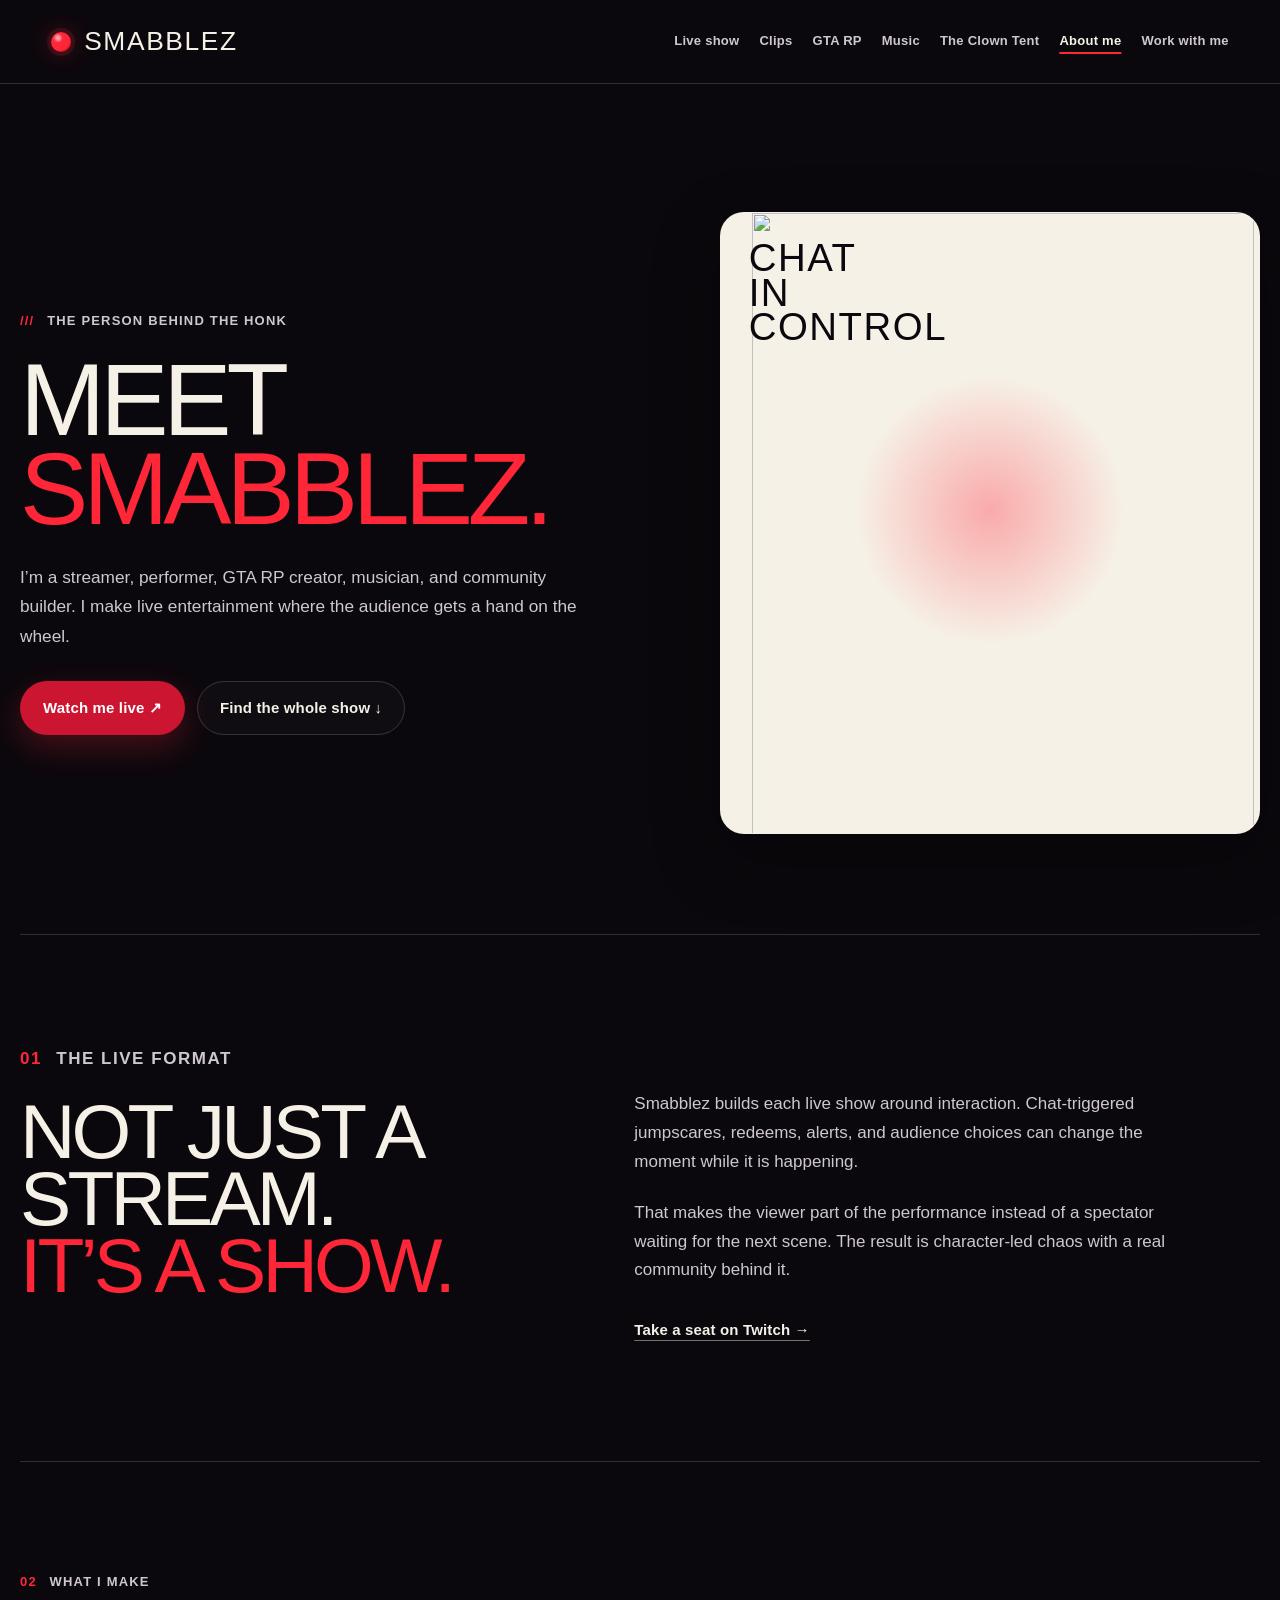
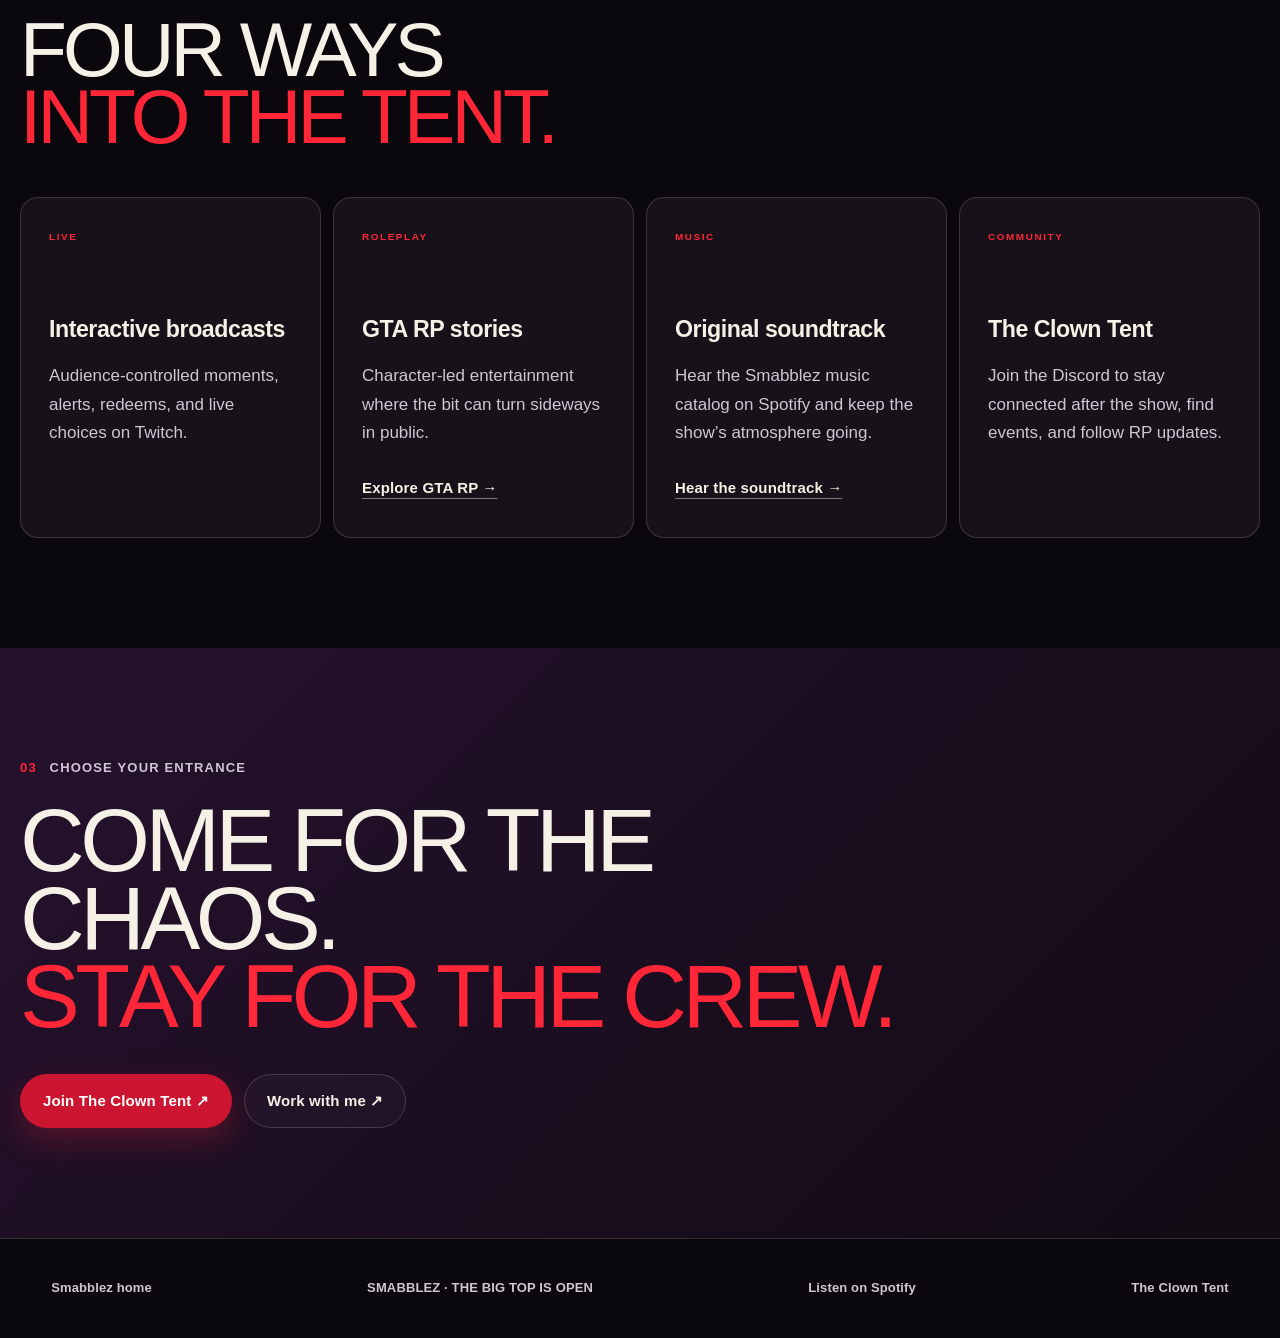
==== commit ae054432: "Prepare main creator site with readable navigation and reliable fallbacks" ====
--- a/about.html
+++ b/about.html
@@ -34,7 +34,7 @@
   <link rel="canonical" href="https://smabblez.github.io/about.html">
   <link rel="icon" href="assets/favicon.svg" type="image/svg+xml">
   <link rel="preload" as="font" href="assets/fonts/bungee-latin.woff2" type="font/woff2" crossorigin>
-  <link rel="stylesheet" href="styles.css?v=20260908b">
+  <link rel="stylesheet" href="styles.css?v=20260923a">
   <script type="application/ld+json">
     {
       "@context": "https://schema.org",
@@ -79,7 +79,7 @@
   <a class="skip-link" href="#about-main">Skip to About Smabblez</a>
   <header class="about-header">
     <a class="brand" href="index.html#top" aria-label="Back to Smabblez home"><span class="brand-nose" aria-hidden="true"></span><span>SMABBLEZ</span></a>
-    <nav aria-label="About navigation"><a href="about.html" aria-current="page">About me</a><a href="clips.html">Clips</a><a href="gta-rp.html">GTA RP</a><a href="music.html">Music</a><a href="index.html#live">Watch live</a><a href="index.html#follow">Follow the show</a><a href="media-kit.html" data-track="media-kit">Media kit</a></nav>
+    <nav class="hub-navigation" aria-label="Primary navigation"><a href="index.html#live">Live show</a><a href="clips.html">Clips</a><a href="gta-rp.html">GTA RP</a><a href="music.html">Music</a><a href="community.html">The Clown Tent</a><a href="about.html" aria-current="page">About me</a><a href="media-kit.html" data-track="media-kit">Work with me</a></nav>
   </header>
   <main id="about-main" class="about-main">
     <section class="about-hero" aria-labelledby="about-page-title">
--- a/styles.css
+++ b/styles.css
@@ -60,10 +60,7 @@
 .cursor-nose.visible { opacity: 1; }.cursor-nose.hot { width: 28px; box-shadow: 0 0 0 8px rgba(255,38,56,.12),0 0 28px rgba(255,38,56,.8); }
 .scroll-progress { position: fixed; z-index: 130; top: 0; left: 0; width: 100%; height: 3px; pointer-events: none; background: rgba(255,255,255,.05); }
 .scroll-progress span { display: block; width: 100%; height: 100%; background: linear-gradient(90deg,var(--red),var(--gold),var(--green)); transform: scaleX(var(--scroll-progress,0)); transform-origin: left; box-shadow: 0 0 12px var(--red); }
-.chaos-flash { position: fixed; z-index: 145; inset: 0; padding: 24px; display: grid; place-content: center; pointer-events: none; text-align: center; background: rgba(11,8,13,.9); opacity: 0; visibility: hidden; }
-.chaos-flash span,.chaos-flash small { font-size: .72rem; font-weight: 900; letter-spacing: .35em; }.chaos-flash span { color: var(--green); }.chaos-flash small { color: var(--gold); }
-.chaos-flash strong { margin: 8px 0; color: var(--paper); font: clamp(5rem,16vw,15rem)/.78 var(--display); letter-spacing: -.04em; text-shadow: 6px 0 var(--red),-6px 0 var(--purple); }
-.chaos-flash.play { visibility: visible; animation: chaos-flash .64s steps(2,end) both; }
+.chaos-effects { position: fixed; z-index: 142; inset: 0; overflow: hidden; pointer-events: none; }
 
 .sound-prompt { position: fixed; z-index: 88; top: 94px; right: 18px; width: min(590px,calc(100% - 36px)); min-height: 84px; padding: 12px; display: grid; grid-template-columns: 52px minmax(0,1fr) 36px 36px 44px 108px 28px; grid-template-rows: auto 3px; align-items: center; gap: 8px; border: 1px solid rgba(30,215,96,.55); border-radius: 18px; background: rgba(7,23,13,.96); box-shadow: 0 20px 55px rgba(0,0,0,.48); transform: translateY(0); transition: width .22s ease,min-height .22s ease,padding .22s ease,transform .22s ease; }
 .sound-restore { display: none; }
@@ -944,3 +941,152 @@
   }
   .site-nav.open .nav-live-link > span { color: white; }
 }
+
+/* Reading scale: display type for the show, open letterforms for information. */
+/* An optional playground stays in the reading flow, clear of music and navigation. */
+.hub-navigation { flex-wrap: wrap; }
+.about-header,.music-header,.rp-header,.kit-header { flex-wrap: wrap; }
+.hub-navigation a[aria-current="page"] { color: var(--paper); text-decoration: underline; text-decoration-color: var(--red); text-underline-offset: 7px; text-decoration-thickness: 2px; }
+.about-header .hub-navigation,.music-header .hub-navigation,.rp-header .hub-navigation { column-gap: 20px; row-gap: 4px; }
+@media (max-width:760px) {
+  .hub-navigation { width: 100%; }
+  .about-header .hub-navigation a,.music-header .hub-navigation a,.rp-header .hub-navigation a,.kit-header .hub-navigation a { min-height: 44px; }
+}
+.chaos-console[hidden] { display: none; }
+.chaos-console { max-width: 520px; margin-top: 24px; padding: 18px; border: 2px solid var(--gold); border-radius: 18px; color: var(--paper); background: #19130d; box-shadow: 5px 5px 0 rgba(255,212,47,.18); }
+.chaos-console-top,.chaos-console-bottom,.chaos-meter-row { display: flex; align-items: center; justify-content: space-between; gap: 12px; }
+.chaos-console-top > span { color: var(--gold); font: 800 .78rem/1.4 var(--body); }
+.chaos-console button { flex-shrink: 0; min-height: 44px; padding: 10px 13px; border: 1px solid rgba(255,212,47,.35); border-radius: 10px; background: transparent; color: var(--paper); font: 700 .875rem/1.3 var(--body); cursor: pointer; }
+.chaos-console [data-chaos-play] { min-height: 48px; min-width: 160px; display: inline-flex; justify-content: space-between; gap: 18px; color: var(--ink); background: var(--gold); border-color: var(--gold); font-size: 1rem; }
+.chaos-console [data-chaos-play]:hover { background: #ffe578; }
+.chaos-console [data-chaos-off]:hover { background: rgba(255,212,47,.12); }
+.chaos-console .chaos-reaction { min-height: 2.5em; margin: 14px 0 6px; color: var(--paper); font: 800 clamp(1.3rem,2.2vw,1.55rem)/1.25 var(--body); text-wrap: balance; }
+.chaos-console .chaos-caption { min-height: 3em; margin: 0; color: #e0d5c6; font: 400 1rem/1.5 var(--body); }
+.chaos-meter-row { margin: 16px 0; }
+.chaos-meter-row progress { flex: 1; min-width: 0; width: 100%; height: 9px; border: 0; border-radius: 99px; overflow: hidden; appearance: none; background: #453d26; accent-color: var(--gold); }
+.chaos-meter-row progress::-webkit-progress-bar { background: #453d26; }
+.chaos-meter-row progress::-webkit-progress-value { background: var(--gold); border-radius: 99px; }
+.chaos-meter-row progress::-moz-progress-bar { background: var(--gold); }
+.chaos-meter-row > span { color: var(--gold); font: 800 .875rem var(--body); font-variant-numeric: tabular-nums; }
+.chaos-console-bottom > span { max-width: 155px; color: #e0d5c6; font: 400 .875rem/1.4 var(--body); }
+.chaos-console.is-finale { background: #2b2110; box-shadow: 5px 5px 0 var(--gold); }
+.chaos-console.is-finale .chaos-reaction { color: var(--gold); }
+.chaos-effects .chaos-sticker { width: max-content; max-width: min(260px,calc(100vw - 50px)); text-align: center; font-size: clamp(1rem,3vw,1.75rem); line-height: 1.2; }
+.chaos-particle { width: 9px; height: 15px; clip-path: none; }
+.chaos-particle-star { width: 19px; height: 19px; clip-path: polygon(50% 0,61% 35%,100% 38%,70% 62%,80% 100%,50% 78%,20% 100%,30% 62%,0 38%,39% 35%); }
+.chaos-particle-ring { width: 15px; height: 15px; border: 3px solid var(--spark-color); border-radius: 50%; background: transparent; }
+@media (max-width:600px) {
+  .chaos-console { padding: 14px; margin-top: 20px; }
+  .chaos-console-top { gap: 8px; }
+  .chaos-console-top > span { max-width: 150px; }
+  .chaos-console-bottom { align-items: flex-start; flex-direction: column; gap: 10px; }
+  .chaos-console [data-chaos-play] { width: 100%; }
+  .chaos-console-bottom > span { max-width: none; }
+}
+@media (prefers-reduced-motion:reduce) {
+  .chaos-effects { display: none; }
+  body.chaos-on .hero h1 em,body.chaos-on .section h2 em { text-shadow: none; }
+}
+
+:root { --action-red:#cc1530; --reading-size:1.0625rem; --reading-leading:1.7; }
+.simple-home .hero-lede,.music-lede,.about-lede,.rp-lede,.kit-lede,.tent-lede {
+  max-width:58ch;
+  color:var(--muted);
+  font-size:clamp(1.0625rem,1.35vw,1.25rem);
+  line-height:var(--reading-leading);
+}
+.simple-home .live-copy > p:not(.kicker),.simple-home .simple-about-copy > p:not(.kicker),
+.first-show-intro > p:last-child,.first-show-steps p,.tent-card-grid p,.tent-arrival p,
+.tent-questions p,.about-story p,.about-pillar-grid p,.rp-story p,.rp-pillar-grid p,.kit-panel > p:last-child,.kit-contact > p:not(.kicker) {
+  max-width:60ch;
+  color:var(--muted);
+  font-size:var(--reading-size);
+  line-height:var(--reading-leading);
+}
+.first-show-steps h3,.tent-card-grid h3,.tent-steps h3,.about-pillar-grid h3,.rp-pillar-grid h3 {
+  font-family:var(--body);
+  font-size:1.45rem;
+  line-height:1.3;
+  font-weight:800;
+  letter-spacing:-.02em;
+  text-transform:none;
+}
+.kicker,.simple-home .kicker { font-size:.8125rem; line-height:1.5; letter-spacing:.09em; color:var(--muted); }
+.button,.simple-home .button,.text-link,.simple-home .text-link {
+  font-size:.9375rem;
+  font-weight:700;
+  line-height:1.4;
+  letter-spacing:.01em;
+  text-transform:none;
+}
+.button,.simple-home .button { min-height:54px; padding:13px 22px; }
+.button-primary,.simple-home .button-primary { color:#fff; background:var(--action-red); }
+.button-primary:hover,.simple-home .button-primary:hover { background:#b9112a; }
+.text-link { display:inline-flex; align-items:center; min-height:44px; text-decoration:underline; text-underline-offset:5px; text-decoration-color:rgba(246,241,231,.45); }
+.text-link:hover { color:var(--paper); text-decoration-color:var(--red); }
+.first-show-steps .text-link,.tent-card-grid .text-link { line-height:1.5; }
+.site-nav a,.simple-home .site-nav a,.music-header nav a,.about-header nav a,.rp-header nav a,.kit-nav a {
+  color:var(--muted); font-size:.8125rem; font-weight:700; line-height:1.4; letter-spacing:.02em; text-transform:none;
+}
+.music-header nav a,.about-header nav a,.rp-header nav a,.kit-nav a { display:inline-flex; align-items:center; min-height:40px; }
+.music-header nav,.about-header nav,.rp-header nav { column-gap:20px; row-gap:4px; }
+.header-cta { min-height:44px; font-size:.8125rem; letter-spacing:.02em; text-transform:none; }
+.simple-home .header-cta { color:#fff; background:var(--action-red); border-color:var(--action-red); }
+.simple-home .social-card strong { max-width:30ch; font:800 clamp(1.25rem,1.7vw,1.6rem)/1.3 var(--body); letter-spacing:0; text-transform:none; }
+.simple-home .social-card small { max-width:46ch; color:#e0d9e3; font-size:1rem; line-height:1.65; }
+.simple-home .social-action { font-size:.9375rem; letter-spacing:.01em; text-transform:none; }
+.social-number,.first-show-steps li > span,.tent-number { font-size:.75rem; line-height:1.5; letter-spacing:.06em; }
+.funnel-path strong,.discord-preview { font-size:.8125rem; letter-spacing:.02em; }
+.simple-home .music-strip small { font-size:.75rem; color:#fff; letter-spacing:.06em; }
+.about-faq summary { padding:20px 32px 20px 0; font-size:1.0625rem; line-height:1.5; font-weight:700; letter-spacing:0; }
+.about-faq details p { font-size:var(--reading-size); line-height:var(--reading-leading); }
+.tent-note { font-size:.875rem; line-height:1.6; }
+.tent-invitation { padding:clamp(28px,4vw,52px); }
+.track-grid li { grid-template-columns:32px minmax(0,1fr) 44px; }
+.track-grid strong { font:800 1.3rem/1.35 var(--body); text-transform:none; }
+.track-grid small { font-size:.875rem; line-height:1.5; }
+.track-grid a { display:grid; place-items:center; width:44px; min-height:44px; border:1px solid var(--line); border-radius:50%; }
+.schedule-intro > p:not(.kicker),.live-offline-copy > p:not(.kicker) { color:var(--muted); font-size:1rem; line-height:1.65; }
+.schedule-date small,.schedule-show small { color:var(--muted); font-size:.75rem; letter-spacing:.03em; }
+.schedule-show strong { font:700 1rem/1.4 var(--body); white-space:normal; }
+.schedule-time { font-size:.875rem; letter-spacing:0; }
+.live-player-fallback { color:var(--muted); font-size:.875rem; line-height:1.6; }
+.twitch-stage { grid-template-columns:minmax(0,1fr); }
+.kit-brief strong,.kit-brief span { font-size:.9375rem; line-height:1.6; letter-spacing:0; }
+.kit-brief strong { text-transform:none; }
+.kit-format-grid p { font-size:1.0625rem; line-height:1.7; opacity:1; }
+.kit-format-grid article:nth-child(2) { background:#b384ed; }
+.site-footer,.simple-home .site-footer { display:flex; flex-wrap:wrap; justify-content:space-between; gap:20px 32px; }
+.site-footer > div { justify-content:flex-start; flex-wrap:wrap; gap:4px 20px; }
+.site-footer p,.site-footer > a:not(.brand),.site-footer > div a,.music-footer a,.about-footer a,.kit-footer a,
+.music-footer span,.about-footer span,.kit-footer span,.rp-footer a,.rp-footer span { color:var(--muted); font-size:.8125rem; line-height:1.6; letter-spacing:.01em; text-transform:none; }
+.site-footer > a:not(.brand),.site-footer > div a,.music-footer a,.about-footer a,.kit-footer a,.rp-footer a { display:inline-flex; align-items:center; min-height:40px; }
+.sound-prompt .sound-meta strong { font:700 1rem/1.35 var(--body); letter-spacing:0; text-transform:none; }
+.sound-prompt .sound-status { color:var(--muted); font-size:.75rem; line-height:1.4; letter-spacing:0; text-transform:none; }
+@media (max-width:760px) {
+  .first-show-intro { grid-template-columns:1fr; }
+  .twitch-stage { aspect-ratio:auto; }
+  .live-offline-copy h3 { line-height:1.1; }
+  .first-show-intro h2 { font-size:clamp(2.3rem,9.7vw,3.8rem); line-height:1.08; }
+  .first-show-steps li { padding-block:30px; }
+  .simple-home .social-card,.simple-home .social-twitch,.simple-home .social-discord { min-height:360px; }
+  .simple-home .social-card strong { margin-top:20px; }
+  .music-header nav,.about-header nav,.rp-header nav { gap:2px 16px; }
+  .tent-actions { gap:12px; }
+  .tent-actions .text-link { min-height:44px; }
+  .simple-home .site-nav a { font-size:.9375rem; }
+  .site-nav.open .nav-live-link { background:var(--action-red); }
+  .kit-header { gap:16px; }.kit-nav { justify-content:flex-start; }
+  .kit-back,.kit-print { font-size:.75rem; line-height:1.4; letter-spacing:0; text-transform:none; }
+  .simple-home .sound-prompt:not(.collapsed) { padding:10px; grid-template-columns:44px 44px minmax(0,1fr) 44px; grid-template-rows:auto auto 3px; gap:8px; }
+  .simple-home .sound-prompt:not(.collapsed) .sound-art { grid-column:1; grid-row:1; width:44px; height:44px; }
+  .simple-home .sound-prompt:not(.collapsed) .sound-meta { grid-column:2 / 4; grid-row:1; }
+  .simple-home .sound-prompt:not(.collapsed) .sound-dismiss { grid-column:4; grid-row:1; width:44px; height:44px; }
+  .simple-home .sound-prompt:not(.collapsed) .sound-previous { grid-column:1; grid-row:2; width:44px; height:44px; }
+  .simple-home .sound-prompt:not(.collapsed) .sound-toggle { grid-column:2; grid-row:2; width:44px; height:44px; }
+  .simple-home .sound-prompt:not(.collapsed) .sound-skip { grid-column:4; grid-row:2; width:44px; height:44px; }
+  .simple-home .sound-prompt:not(.collapsed) .sound-volume-control { grid-column:3; grid-row:2; width:100%; grid-template-columns:minmax(0,1fr) 32px; }
+  .simple-home .sound-volume-control > span { display:none; }
+  .simple-home .sound-volume-control output { display:block; font-size:.75rem; color:var(--muted); }
+  .simple-home .sound-prompt:not(.collapsed) .sound-progress { grid-column:1 / -1; grid-row:3; }
+}
